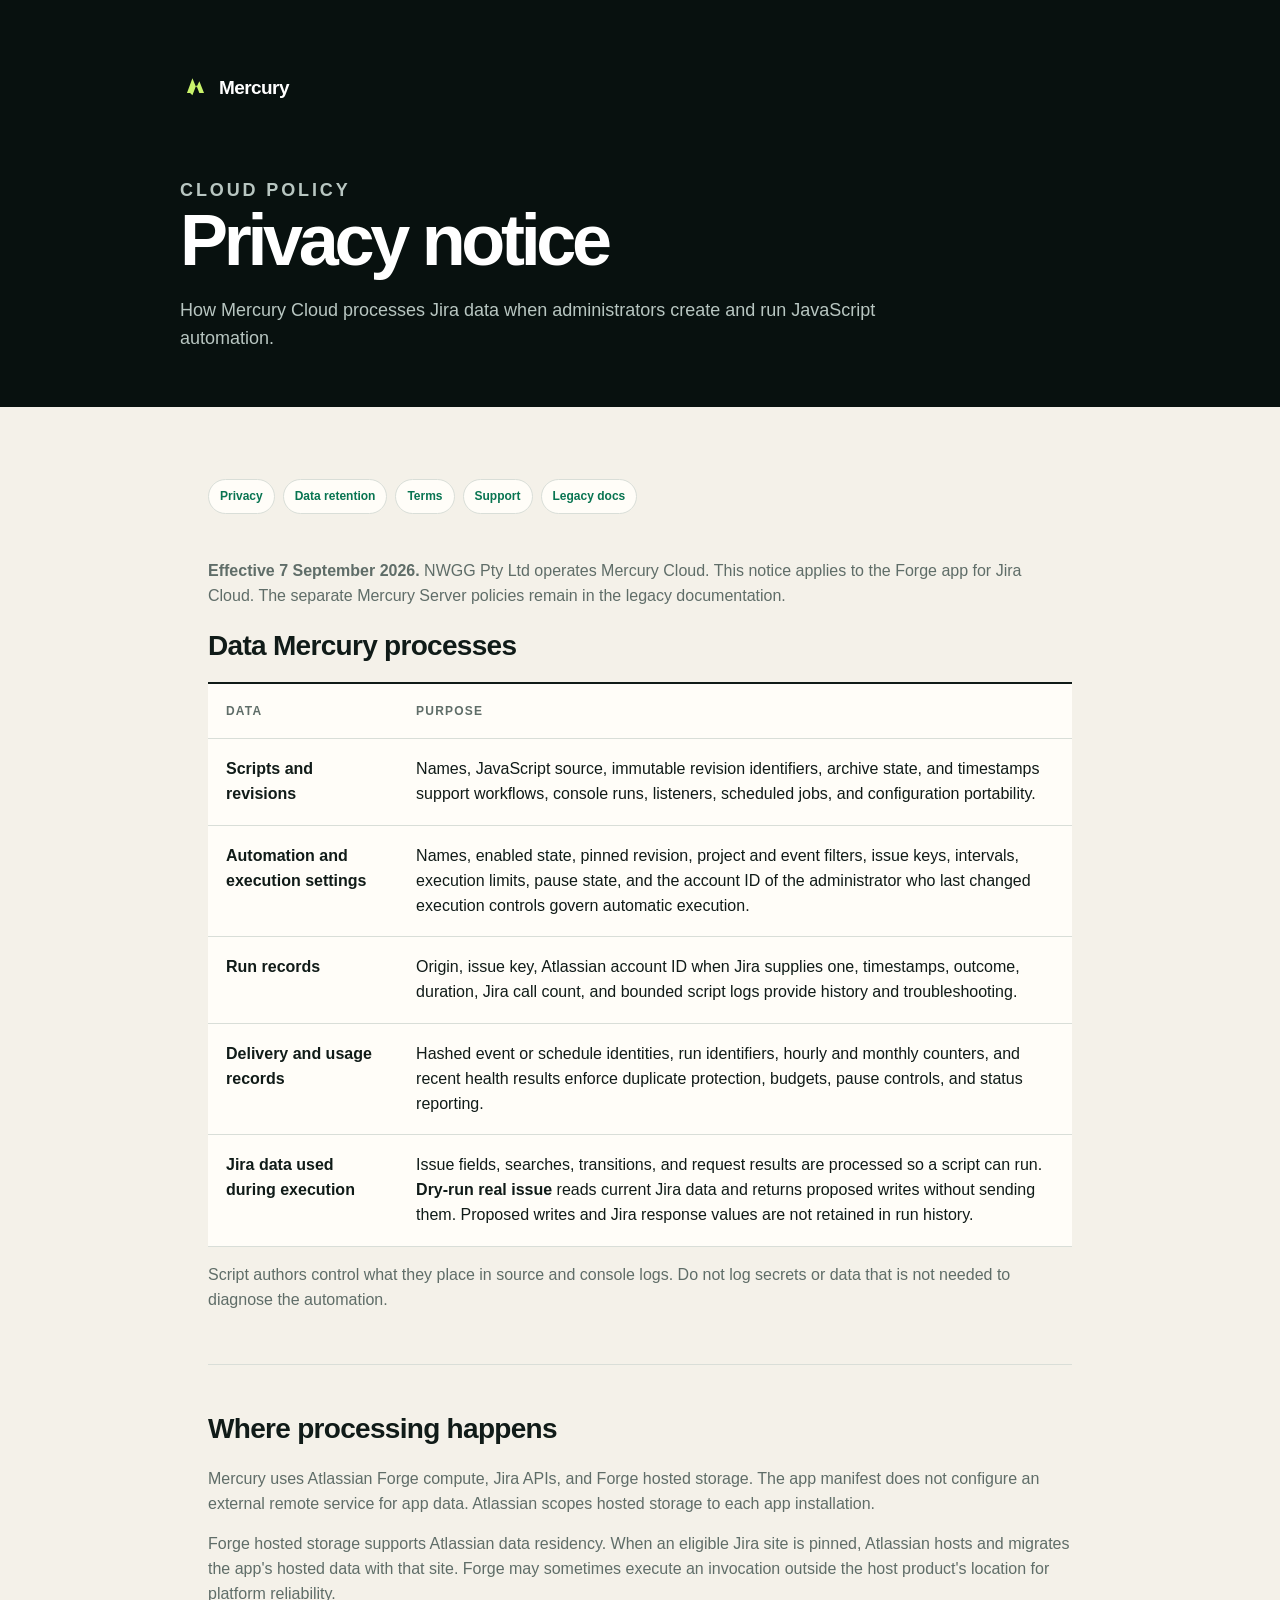
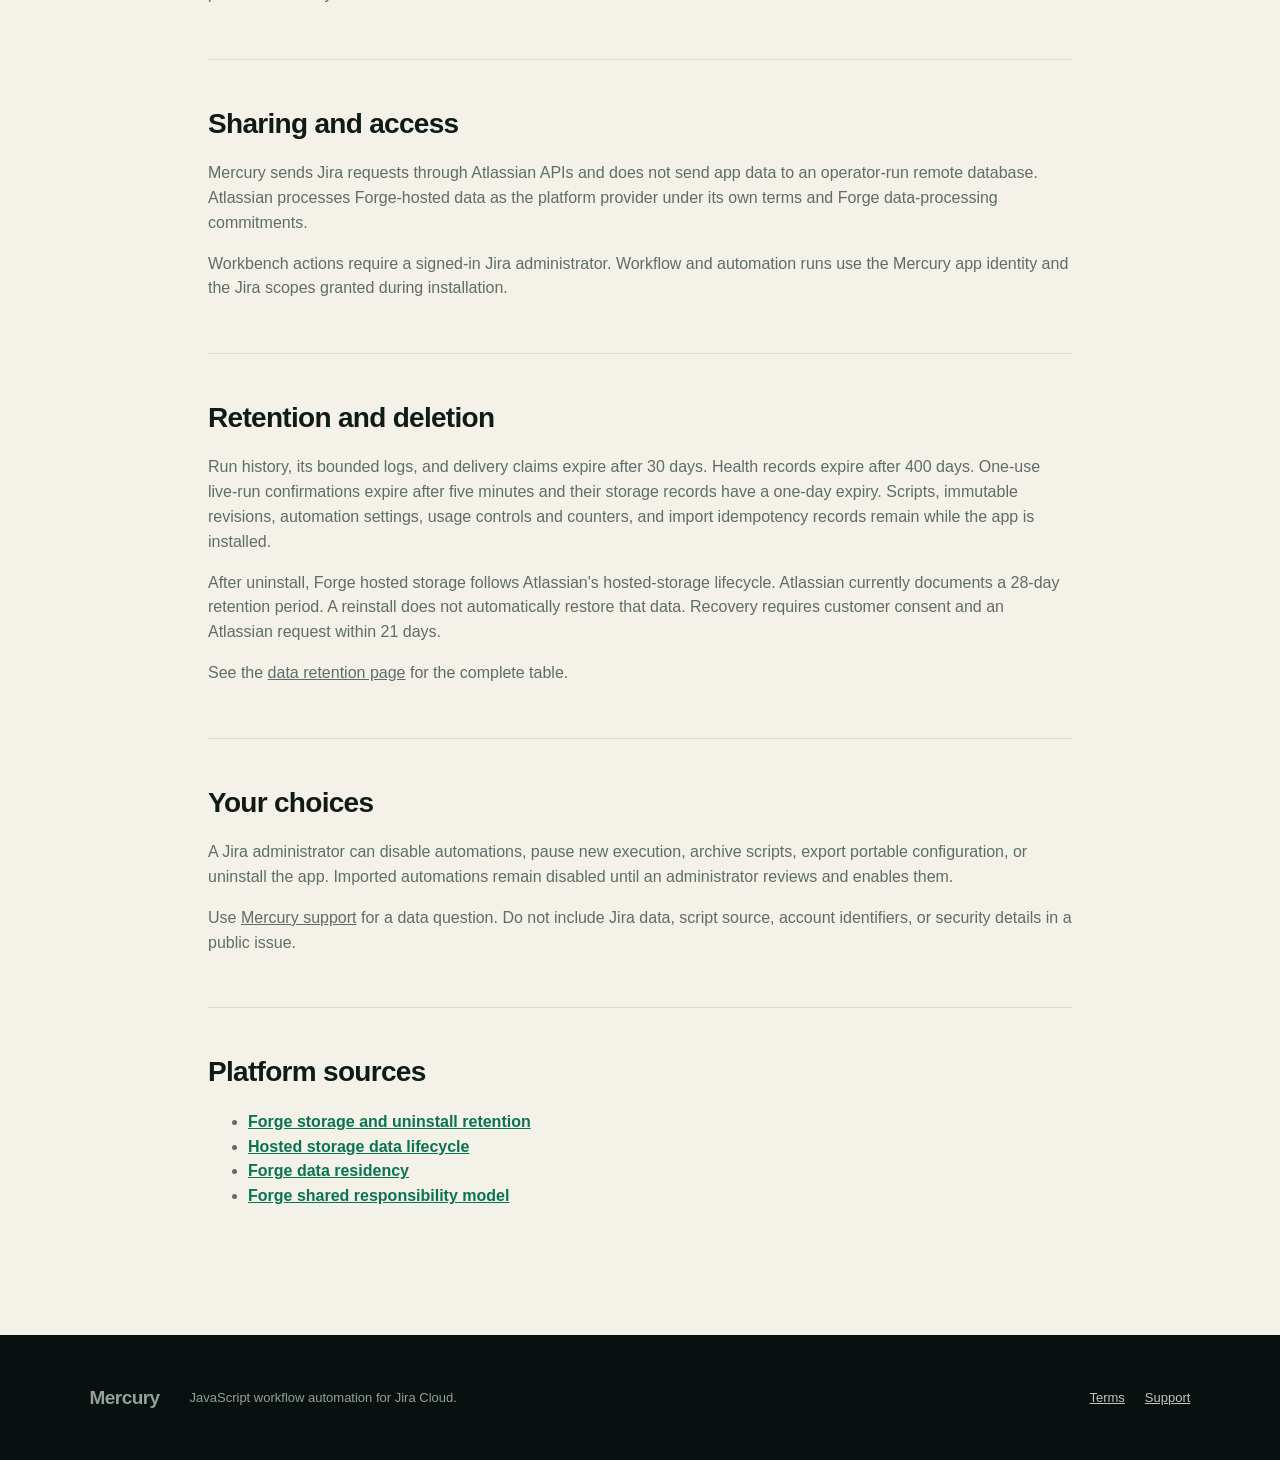
==== cloud-privacy.html @ 61a6d9b7 "Sync Cloud docs with launch controls" ====
<!doctype html>
<html lang="en">
<head>
  <meta charset="utf-8">
  <meta name="viewport" content="width=device-width, initial-scale=1">
  <meta name="description" content="How Mercury Cloud processes and stores data.">
  <title>Mercury Cloud privacy</title>
  <link rel="stylesheet" href="./assets/site.css?v=88810bb0ca61">
</head>
<body class="legal-page">
  <header class="legal-header"><a class="brand" href="./index.html"><svg viewBox="0 0 40 40" aria-hidden="true"><path d="M9 27 16 8l5 12 4-8 6 15h-6l-4-10-5 13-3-3Z"/></svg><span>Mercury</span></a><p class="eyebrow">Cloud policy</p><h1>Privacy notice</h1><p>How Mercury Cloud processes Jira data when administrators create and run JavaScript automation.</p></header>
  <main class="legal-content">
    <nav aria-label="Cloud policies"><a href="./cloud-privacy.html" aria-current="page">Privacy</a><a href="./data-retention.html">Data retention</a><a href="./cloud-terms.html">Terms</a><a href="./support.html">Support</a><a href="./legacy.html">Legacy docs</a></nav>
    <p><strong>Effective 7 September 2026.</strong> NWGG Pty Ltd operates Mercury Cloud. This notice applies to the Forge app for Jira Cloud. The separate Mercury Server policies remain in the legacy documentation.</p>
    <section><h2>Data Mercury processes</h2><div class="comparison-wrap"><table><thead><tr><th>Data</th><th>Purpose</th></tr></thead><tbody>
      <tr><th>Scripts and revisions</th><td>Names, JavaScript source, immutable revision identifiers, archive state, and timestamps support workflows, console runs, listeners, scheduled jobs, and configuration portability.</td></tr>
      <tr><th>Automation and execution settings</th><td>Names, enabled state, pinned revision, project and event filters, issue keys, intervals, execution limits, pause state, and the account ID of the administrator who last changed execution controls govern automatic execution.</td></tr>
      <tr><th>Run records</th><td>Origin, issue key, Atlassian account ID when Jira supplies one, timestamps, outcome, duration, Jira call count, and bounded script logs provide history and troubleshooting.</td></tr>
      <tr><th>Delivery and usage records</th><td>Hashed event or schedule identities, run identifiers, hourly and monthly counters, and recent health results enforce duplicate protection, budgets, pause controls, and status reporting.</td></tr>
      <tr><th>Jira data used during execution</th><td>Issue fields, searches, transitions, and request results are processed so a script can run. <strong>Dry-run real issue</strong> reads current Jira data and returns proposed writes without sending them. Proposed writes and Jira response values are not retained in run history.</td></tr>
    </tbody></table></div><p>Script authors control what they place in source and console logs. Do not log secrets or data that is not needed to diagnose the automation.</p></section>
    <section><h2>Where processing happens</h2><p>Mercury uses Atlassian Forge compute, Jira APIs, and Forge hosted storage. The app manifest does not configure an external remote service for app data. Atlassian scopes hosted storage to each app installation.</p><p>Forge hosted storage supports Atlassian data residency. When an eligible Jira site is pinned, Atlassian hosts and migrates the app's hosted data with that site. Forge may sometimes execute an invocation outside the host product's location for platform reliability.</p></section>
    <section><h2>Sharing and access</h2><p>Mercury sends Jira requests through Atlassian APIs and does not send app data to an operator-run remote database. Atlassian processes Forge-hosted data as the platform provider under its own terms and Forge data-processing commitments.</p><p>Workbench actions require a signed-in Jira administrator. Workflow and automation runs use the Mercury app identity and the Jira scopes granted during installation.</p></section>
    <section><h2>Retention and deletion</h2><p>Run history, its bounded logs, and delivery claims expire after 30 days. Health records expire after 400 days. One-use live-run confirmations expire after five minutes and their storage records have a one-day expiry. Scripts, immutable revisions, automation settings, usage controls and counters, and import idempotency records remain while the app is installed.</p><p>After uninstall, Forge hosted storage follows Atlassian's hosted-storage lifecycle. Atlassian currently documents a 28-day retention period. A reinstall does not automatically restore that data. Recovery requires customer consent and an Atlassian request within 21 days.</p><p>See the <a href="./data-retention.html">data retention page</a> for the complete table.</p></section>
    <section><h2>Your choices</h2><p>A Jira administrator can disable automations, pause new execution, archive scripts, export portable configuration, or uninstall the app. Imported automations remain disabled until an administrator reviews and enables them.</p><p>Use <a href="./support.html">Mercury support</a> for a data question. Do not include Jira data, script source, account identifiers, or security details in a public issue.</p></section>
    <section class="source-list"><h2>Platform sources</h2><ul><li><a href="https://developer.atlassian.com/platform/forge/storage-reference/">Forge storage and uninstall retention</a></li><li><a href="https://developer.atlassian.com/platform/forge/storage-reference/hosted-storage-data-lifecycle/">Hosted storage data lifecycle</a></li><li><a href="https://developer.atlassian.com/platform/forge/data-residency/">Forge data residency</a></li><li><a href="https://developer.atlassian.com/platform/forge/shared-responsibility-model/">Forge shared responsibility model</a></li></ul></section>
  </main>
  <footer><a class="brand" href="./index.html"><span>Mercury</span></a><p>JavaScript workflow automation for Jira Cloud.</p><nav aria-label="Footer"><a href="./cloud-terms.html">Terms</a><a href="./support.html">Support</a></nav></footer>
</body>
</html>
---- assets/site.css ----
:root {
  --ink: #101b18;
  --muted: #5f6d68;
  --paper: #f4f1e9;
  --card: #fffdf8;
  --line: #d9ded8;
  --green: #19a974;
  --green-dark: #087451;
  --lime: #c9f36b;
  --night: #08110f;
  --code: #0e1b18;
  --radius: 18px;
  --shadow: 0 22px 70px rgba(7, 28, 22, .12);
}

* { box-sizing: border-box; }
html { scroll-behavior: smooth; scroll-padding-top: 86px; }
body {
  margin: 0;
  background: var(--paper);
  color: var(--ink);
  font: 16px/1.55 Inter, ui-sans-serif, -apple-system, BlinkMacSystemFont, "Segoe UI", sans-serif;
}
a { color: inherit; }
button, input, select { font: inherit; }
code, pre, kbd { font-family: "SFMono-Regular", Consolas, "Liberation Mono", monospace; }
.skip-link { position: fixed; left: 12px; top: -60px; z-index: 20; background: white; padding: 10px 14px; border-radius: 8px; }
.skip-link:focus { top: 12px; }

.topbar {
  position: sticky;
  top: 0;
  z-index: 10;
  height: 72px;
  padding: 0 clamp(20px, 5vw, 76px);
  display: flex;
  align-items: center;
  gap: 32px;
  border-bottom: 1px solid rgba(255,255,255,.09);
  background: rgba(8, 17, 15, .94);
  backdrop-filter: blur(14px);
  color: white;
}
.brand { display: inline-flex; align-items: center; gap: 8px; font-weight: 760; font-size: 19px; text-decoration: none; letter-spacing: -.03em; }
.brand svg { width: 31px; height: 31px; fill: var(--lime); }
.topbar nav { display: flex; gap: 27px; margin-left: auto; }
.topbar nav a { color: #bac7c2; text-decoration: none; font-size: 14px; }
.topbar nav a:hover, .topbar nav a:focus { color: white; }
.search-open { border: 1px solid #3a4642; border-radius: 9px; padding: 8px 10px; background: #15231f; color: #d9e2df; cursor: pointer; }
.search-open kbd { margin-left: 12px; color: #82908b; font-size: 11px; }

.hero {
  min-height: 650px;
  display: grid;
  grid-template-columns: minmax(0, .92fr) minmax(460px, 1.08fr);
  gap: clamp(48px, 8vw, 120px);
  align-items: center;
  padding: 96px clamp(24px, 7vw, 110px) 110px;
  overflow: hidden;
  background:
    radial-gradient(circle at 84% 20%, rgba(42, 179, 126, .22), transparent 27%),
    radial-gradient(circle at 8% 72%, rgba(201, 243, 107, .08), transparent 28%),
    var(--night);
  color: white;
}
.hero-copy { max-width: 690px; position: relative; z-index: 1; }
.eyebrow { margin: 0 0 15px; color: var(--green-dark); font-size: 12px; font-weight: 800; letter-spacing: .16em; text-transform: uppercase; }
.hero .eyebrow { color: var(--lime); }
h1 { max-width: 720px; margin: 0; font-size: clamp(47px, 6.3vw, 82px); line-height: .98; letter-spacing: -.06em; }
.lede { max-width: 650px; margin: 28px 0 0; color: #bdc9c5; font-size: clamp(18px, 2vw, 22px); line-height: 1.55; }
.actions { display: flex; flex-wrap: wrap; gap: 12px; margin: 36px 0 28px; }
.button { display: inline-flex; align-items: center; justify-content: center; min-height: 46px; padding: 0 18px; border: 0; border-radius: 9px; font-weight: 740; text-decoration: none; cursor: pointer; }
.button.primary { background: var(--lime); color: #14230f; box-shadow: 0 10px 34px rgba(201, 243, 107, .18); }
.button.primary:hover { background: #d8ff81; }
.button.secondary { border: 1px solid #354640; color: white; background: #12201c; }
.release-note { color: #92a29c; font-size: 13px; }

.code-window { position: relative; width: min(100%, 690px); justify-self: end; overflow: hidden; border: 1px solid #2d3f39; border-radius: 19px; background: var(--code); box-shadow: 0 38px 110px rgba(0,0,0,.4); transform: rotate(1deg); }
.code-window::before { content: ""; position: absolute; inset: -1px; pointer-events: none; background: linear-gradient(135deg, rgba(201,243,107,.09), transparent 43%); }
.window-bar { display: flex; align-items: center; gap: 7px; height: 49px; padding: 0 18px; border-bottom: 1px solid #283834; background: #111f1b; }
.window-bar span { width: 9px; height: 9px; border-radius: 50%; background: #45554f; }
.window-bar span:first-child { background: #e88352; }
.window-bar span:nth-child(2) { background: #dfbd52; }
.window-bar span:nth-child(3) { background: #56b982; }
.window-bar strong { margin-left: 12px; color: #8ea09a; font-size: 12px; font-weight: 500; }
pre { margin: 0; overflow: auto; }
.code-window pre { min-height: 326px; padding: 38px 31px; overflow-x: hidden; color: #d5e3de; font-size: clamp(12px, 1.1vw, 15px); line-height: 1.9; white-space: pre-wrap; overflow-wrap: anywhere; }
.kw { color: #d5f57d; }
.str { color: #7dd9bc; }
.comment { color: #758781; }
.run-strip { padding: 13px 20px; border-top: 1px solid #283834; color: #7f948d; font-size: 12px; }
.pulse { display: inline-block; width: 7px; height: 7px; margin-right: 8px; border-radius: 50%; background: var(--green); box-shadow: 0 0 0 5px rgba(25,169,116,.12); }

.trust-strip { display: grid; grid-template-columns: repeat(4, 1fr); padding: 28px clamp(24px, 7vw, 110px); color: #c6d1cd; background: #0d1815; border-top: 1px solid #21302c; }
.trust-strip div { padding: 6px 25px; border-left: 1px solid #293733; }
.trust-strip div:first-child { padding-left: 0; border-left: 0; }
.trust-strip strong, .trust-strip span { display: block; }
.trust-strip strong { color: white; font-size: 14px; }
.trust-strip span { margin-top: 3px; color: #81918b; font-size: 12px; }

.section { max-width: 1260px; margin: 0 auto; padding: 105px 34px; }
.section + .section { border-top: 1px solid var(--line); }
.section-intro { max-width: 720px; margin-bottom: 52px; }
.section-intro h2 { margin: 0; font-size: clamp(34px, 4.2vw, 56px); line-height: 1.06; letter-spacing: -.045em; }
.section-intro > p:last-child { margin: 20px 0 0; color: var(--muted); font-size: 18px; }
.steps { display: grid; grid-template-columns: repeat(3, 1fr); gap: 18px; margin: 0; padding: 0; list-style: none; }
.steps li { min-height: 180px; padding: 28px; border: 1px solid var(--line); border-radius: var(--radius); background: rgba(255,255,255,.48); }
.steps h3 { margin: 0 0 12px; font-size: 19px; }
.flow h3, .context-grid h3 { margin: 33px 0 8px; font-size: 18px; }
.steps p, .flow p, .context-grid p { margin: 0; color: var(--muted); }

.split { display: grid; grid-template-columns: .8fr 1.2fr; gap: 110px; }
.sticky-intro { position: sticky; top: 120px; align-self: start; }
.flow { border-top: 1px solid #bcc7c2; }
.flow article { display: grid; grid-template-columns: 38px 1fr; gap: 23px; padding: 30px 0; border-bottom: 1px solid #bcc7c2; }
.flow article b { display: grid; place-items: center; width: 36px; height: 36px; border-radius: 50%; background: #dfe8df; color: var(--green-dark); }
.flow h3 { margin: 4px 0 8px; }

.api-browser { display: grid; grid-template-columns: 270px 1fr; min-height: 385px; overflow: hidden; border: 1px solid #273a34; border-radius: var(--radius); background: var(--night); color: white; box-shadow: var(--shadow); }
.api-tabs { padding: 20px; border-right: 1px solid #293934; }
.api-tabs button { width: 100%; padding: 13px; border: 0; border-radius: 8px; background: transparent; color: #95a69f; text-align: left; cursor: pointer; }
.api-tabs button[aria-selected="true"] { background: #1a2a25; color: var(--lime); }
.api-panel { padding: 38px 44px; }
.api-panel h3 { margin: 0 0 12px; font: 700 24px/1.3 monospace; color: var(--lime); }
.api-panel p { max-width: 650px; color: #a9bbb5; }
.api-panel ul { padding-left: 20px; color: #c2cec9; }
.api-panel pre { margin-top: 25px; padding: 22px; border-radius: 10px; background: #101f1b; color: #d5e3de; }
.copy { padding: 7px 10px; border: 1px solid #65736e; border-radius: 7px; background: transparent; color: inherit; cursor: pointer; font-size: 12px; }
.context-grid { display: grid; grid-template-columns: repeat(4, 1fr); gap: 12px; margin-top: 22px; }
.context-grid article { padding: 22px; border: 1px solid var(--line); border-radius: 12px; background: rgba(255,255,255,.4); }
.context-grid h3 { margin: 0 0 8px; }
.recipes { position: relative; margin-top: 22px; padding: 25px; border-radius: var(--radius); color: #d5e3de; background: var(--night); }
.recipes-head { display: flex; align-items: center; justify-content: space-between; gap: 20px; }
.recipes-head h3 { margin: 0; color: white; font-size: 15px; }
.recipes-head > div { display: flex; flex-wrap: wrap; gap: 6px; }
.recipes-head button { padding: 7px 9px; border: 1px solid #34453f; border-radius: 7px; color: #92a49d; background: transparent; cursor: pointer; font-size: 11px; }
.recipes-head button[aria-pressed="true"] { border-color: #72984d; color: var(--lime); background: #17271f; }
.recipes pre { min-height: 180px; margin-top: 20px; padding: 20px; border-radius: 10px; background: #101f1b; line-height: 1.7; }
.recipes > .copy { position: absolute; right: 25px; bottom: 24px; }

.guide-grid { display: grid; grid-template-columns: repeat(6, 1fr); gap: 13px; }
.guide-grid article { grid-column: span 2; padding: 25px; border: 1px solid var(--line); border-radius: var(--radius); background: var(--card); }
.guide-grid article:nth-child(4), .guide-grid article:nth-child(5) { grid-column: span 3; }
.guide-grid article > span { color: var(--green-dark); font: 800 10px/1 monospace; letter-spacing: .1em; text-transform: uppercase; }
.guide-grid h3 { margin: 24px 0 11px; font-size: 19px; }
.guide-grid p, .guide-grid li { color: var(--muted); font-size: 14px; }
.guide-grid ol { margin: 0; padding-left: 19px; }
.guide-grid li + li { margin-top: 7px; }
.delivery { max-width: none; padding-left: max(34px, calc((100vw - 1192px) / 2)); padding-right: max(34px, calc((100vw - 1192px) / 2)); color: white; background: var(--night); }
.delivery .section-intro .eyebrow { color: var(--lime); }
.delivery .section-intro > p:last-child { color: #99aaa4; }
.delivery-grid { display: grid; grid-template-columns: repeat(4, 1fr); gap: 10px; }
.delivery-grid article { padding: 23px; border: 1px solid #2a3b35; border-radius: 13px; background: #101d19; }
.delivery-grid strong { color: var(--lime); font-size: 18px; }
.delivery-grid p { margin: 8px 0 0; color: #9baca5; font-size: 13px; }
.detail-list { margin-top: 25px; border-top: 1px solid #34433e; }
.detail-list details { border-bottom: 1px solid #34433e; }
.detail-list summary { padding: 18px 0; cursor: pointer; font-weight: 750; }
.detail-list details p { max-width: 850px; color: #aebdb8; }

.playground { display: grid; grid-template-columns: .75fr 1.25fr; overflow: hidden; border-radius: var(--radius); background: white; box-shadow: var(--shadow); }
.playground form { display: grid; gap: 17px; align-content: center; padding: 35px; border-right: 1px solid var(--line); }
.playground label { color: var(--muted); font-size: 13px; font-weight: 700; }
.playground input, .playground select { display: block; width: 100%; margin-top: 6px; padding: 11px 12px; border: 1px solid #cdd5d1; border-radius: 8px; color: var(--ink); background: white; }
.playground > div { position: relative; min-width: 0; padding: 25px; color: #d5e3de; background: var(--code); }
.playground pre { min-height: 235px; padding: 20px 0; line-height: 1.8; }
.playground .copy { position: absolute; right: 20px; top: 17px; }
.code-label { color: #84958f; font-size: 12px; }

.feature-grid { display: grid; grid-template-columns: repeat(4, 1fr); gap: 12px; }
.feature-card { min-height: 190px; padding: 23px; border: 1px solid var(--line); border-radius: 14px; background: var(--card); }
.feature-card h3 { margin: 0 0 8px; font-size: 17px; }
.feature-card p { margin: 0; color: var(--muted); font-size: 14px; }

.mode-explorer { display: grid; grid-template-columns: 250px 1fr; overflow: hidden; margin-bottom: 18px; border: 1px solid #273a34; border-radius: var(--radius); color: white; background: var(--night); box-shadow: var(--shadow); }
.mode-tabs { padding: 18px; border-right: 1px solid #293934; }
.mode-tabs button { width: 100%; padding: 13px; border: 0; border-radius: 8px; color: #95a69f; background: transparent; text-align: left; cursor: pointer; }
.mode-tabs button[aria-selected="true"] { color: var(--lime); background: #1a2a25; }
.mode-panel { padding: 30px 36px; }
.mode-panel h3 { margin: 0 0 20px; color: var(--lime); font-size: 24px; }
.mode-panel dl { display: grid; grid-template-columns: 1fr 1fr; gap: 14px; margin: 0; }
.mode-panel dl div { padding: 14px; border: 1px solid #2a3b35; border-radius: 10px; background: #101d19; }
.mode-panel dt { color: #82938d; font-size: 10px; font-weight: 800; letter-spacing: .1em; text-transform: uppercase; }
.mode-panel dd { margin: 5px 0 0; color: #d7e3df; }
.mode-panel p { margin: 22px 0 0; color: #aebdb8; }
.operations-grid { display: grid; grid-template-columns: 1fr 1fr; gap: 12px; }
.operations-grid article { padding: 25px; border: 1px solid var(--line); border-radius: 14px; background: var(--card); }
.operations-grid article > span { color: var(--green-dark); font-size: 10px; font-weight: 800; letter-spacing: .1em; text-transform: uppercase; }
.operations-grid h3 { margin: 18px 0 8px; font-size: 18px; }
.operations-grid p { margin: 0; color: var(--muted); font-size: 14px; }
.launch-checklist { display: grid; grid-template-columns: 1fr 1fr; gap: 10px; margin: 0 0 18px; padding: 0; list-style: none; }
.launch-checklist li { display: grid; gap: 4px; padding: 18px 20px; border: 1px solid var(--line); border-radius: 12px; background: rgba(255,255,255,.45); }
.launch-checklist strong { color: var(--green-dark); font-size: 13px; }
.launch-checklist span { color: var(--muted); font-size: 13px; }

.legal-page { background: var(--paper); }
.legal-header { padding: 72px max(24px, calc((100vw - 920px) / 2)) 54px; color: white; background: var(--night); }
.legal-header .brand { margin-bottom: 52px; }
.legal-header h1 { max-width: 820px; font-size: clamp(42px, 7vw, 72px); }
.legal-header p { max-width: 720px; margin: 22px 0 0; color: #b8c6c1; font-size: 18px; }
.legal-content { max-width: 920px; margin: 0 auto; padding: 72px 28px 110px; }
.legal-content nav { display: flex; flex-wrap: wrap; gap: 8px; margin-bottom: 45px; }
.legal-content nav a { padding: 7px 11px; border: 1px solid var(--line); border-radius: 999px; color: var(--green-dark); background: var(--card); text-decoration: none; font-size: 12px; font-weight: 750; }
.legal-content section + section { margin-top: 52px; padding-top: 42px; border-top: 1px solid var(--line); }
.legal-content h2 { margin: 0 0 14px; font-size: 28px; letter-spacing: -.025em; }
.legal-content h3 { margin: 28px 0 8px; font-size: 18px; }
.legal-content p, .legal-content li { color: var(--muted); }
.legal-content table { background: var(--card); }
.legal-content .notice { padding: 18px 20px; border-left: 3px solid var(--green); background: #e7f3ed; }
.legal-content .source-list a { color: var(--green-dark); font-weight: 700; }

.comparison-wrap { overflow-x: auto; }
table { width: 100%; border-collapse: collapse; border-top: 2px solid var(--ink); }
th, td { padding: 18px; border-bottom: 1px solid var(--line); text-align: left; vertical-align: top; }
thead th { color: var(--muted); font-size: 12px; letter-spacing: .1em; text-transform: uppercase; }
tbody th { width: 22%; }
.migration-code { display: grid; grid-template-columns: 1fr 1fr; margin: 36px 0; overflow: hidden; border-radius: var(--radius); }
.migration-code > div { min-width: 0; padding: 19px 24px 26px; color: #d5e3de; background: var(--code); }
.migration-code > div + div { border-left: 1px solid #33433e; }
.migration-code > div > span { color: #84958f; font-size: 12px; font-weight: 700; text-transform: uppercase; }
.migration-code pre { margin-top: 18px; }
.text-link { color: var(--green-dark); font-weight: 750; text-decoration: none; }
.text-link span { display: inline-block; transition: transform .2s; }
.text-link:hover span { transform: translateX(4px); }

footer { display: grid; grid-template-columns: auto 1fr auto; align-items: center; gap: 30px; padding: 48px clamp(24px, 7vw, 110px); color: #91a19b; background: var(--night); }
footer p { margin: 0; font-size: 13px; }
footer nav { display: flex; flex-wrap: wrap; gap: 20px; font-size: 13px; }
footer nav a { color: #bac7c2; }

.search { width: min(660px, calc(100% - 30px)); margin-top: 11vh; padding: 20px; border: 1px solid #30433d; border-radius: 16px; color: white; background: #0c1815; box-shadow: 0 30px 100px rgba(0,0,0,.5); }
.search::backdrop { background: rgba(2,8,6,.72); backdrop-filter: blur(4px); }
.search form { display: flex; justify-content: space-between; align-items: center; }
.search form label { font-size: 13px; font-weight: 700; }
.search form button { border: 0; background: transparent; color: #a9b8b3; font-size: 27px; cursor: pointer; }
.search input { width: 100%; margin: 15px 0; padding: 15px; border: 1px solid #344640; border-radius: 10px; outline: 0; color: white; background: #14221e; }
.search input:focus { border-color: var(--lime); }
.search-result { display: block; padding: 12px; border-radius: 8px; text-decoration: none; }
.search-result:hover, .search-result:focus { background: #172722; }
.search-result strong, .search-result span { display: block; }
.search-result span { color: #80918b; font-size: 12px; }
.search-empty { color: #80918b; padding: 20px 12px; }

@media (max-width: 900px) {
  .topbar nav { display: none; }
  .search-open { margin-left: auto; }
  .hero { grid-template-columns: 1fr; padding-top: 75px; }
  .code-window { justify-self: start; transform: none; }
  .trust-strip { grid-template-columns: 1fr 1fr; gap: 20px 0; }
  .trust-strip div:nth-child(3) { padding-left: 0; border-left: 0; }
  .feature-grid { grid-template-columns: 1fr 1fr; }
  .split { grid-template-columns: 1fr; gap: 20px; }
  .sticky-intro { position: static; }
  .context-grid { grid-template-columns: 1fr 1fr; }
  .guide-grid article, .guide-grid article:nth-child(4), .guide-grid article:nth-child(5) { grid-column: span 3; }
  .delivery-grid { grid-template-columns: 1fr 1fr; }
  .mode-explorer { grid-template-columns: 1fr; }
  .mode-tabs { display: flex; overflow-x: auto; border-right: 0; border-bottom: 1px solid #293934; }
  .mode-tabs button { width: auto; white-space: nowrap; }
}

@media (max-width: 760px) {
  .steps { grid-template-columns: 1fr; }
}

@media (max-width: 620px) {
  .hero { min-height: auto; padding: 65px 21px 80px; }
  h1 { font-size: 47px; }
  .code-window pre { padding: 25px 18px; font-size: 11px; }
  .trust-strip { grid-template-columns: 1fr; padding: 28px 22px; }
  .trust-strip div { padding: 5px 0; border-left: 0; }
  .section { padding: 75px 21px; }
  .steps, .feature-grid, .context-grid, .playground, .migration-code { grid-template-columns: 1fr; }
  .guide-grid { grid-template-columns: 1fr; }
  .guide-grid article, .guide-grid article:nth-child(4), .guide-grid article:nth-child(5) { grid-column: auto; }
  .delivery-grid { grid-template-columns: 1fr; }
  .operations-grid, .mode-panel dl, .launch-checklist { grid-template-columns: 1fr; }
  .recipes-head { align-items: start; flex-direction: column; }
  .api-browser { grid-template-columns: 1fr; }
  .api-tabs { display: flex; overflow-x: auto; border-right: 0; border-bottom: 1px solid #293934; }
  .api-tabs button { white-space: nowrap; }
  .api-panel { padding: 28px 20px; }
  .playground form { border-right: 0; border-bottom: 1px solid var(--line); }
  .migration-code > div + div { border-left: 0; border-top: 1px solid #33433e; }
  footer { grid-template-columns: 1fr; }
}

@media (prefers-reduced-motion: reduce) {
  html { scroll-behavior: auto; }
  *, *::before, *::after { animation: none !important; transition: none !important; }
}
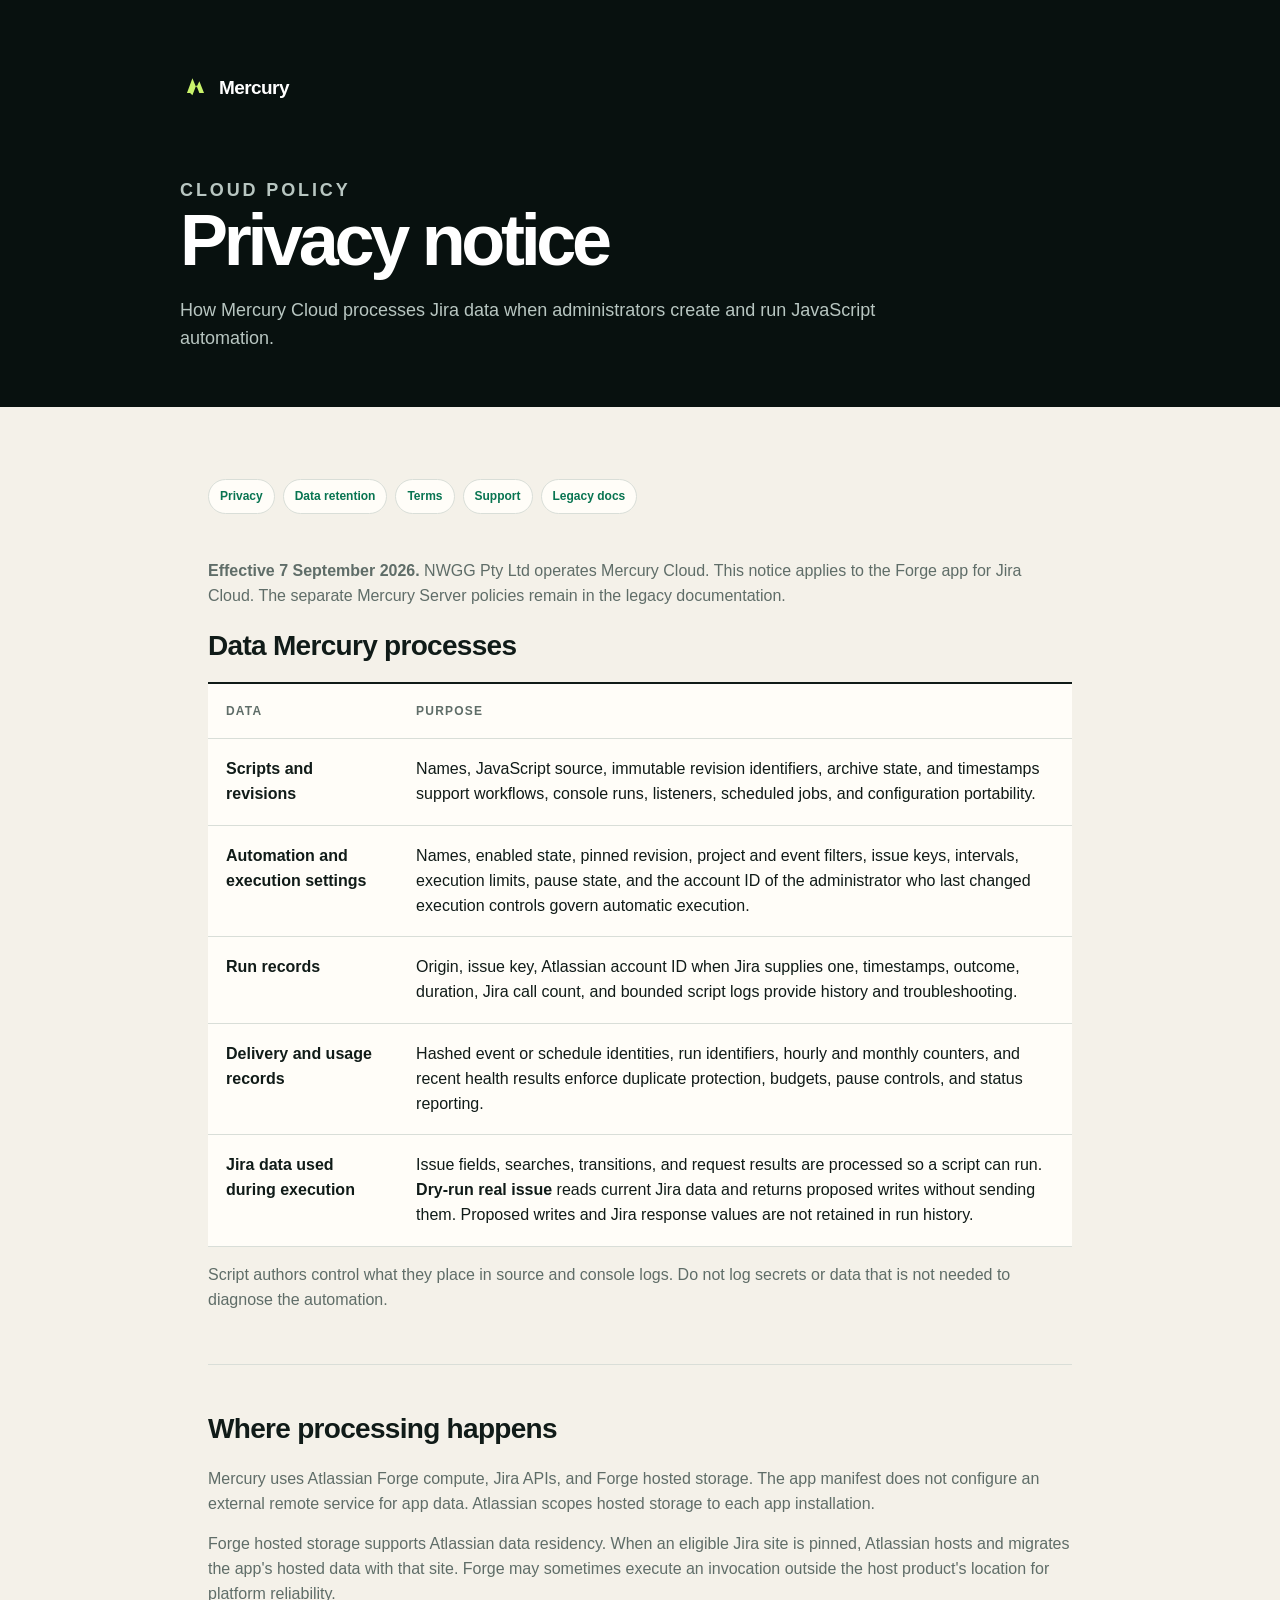
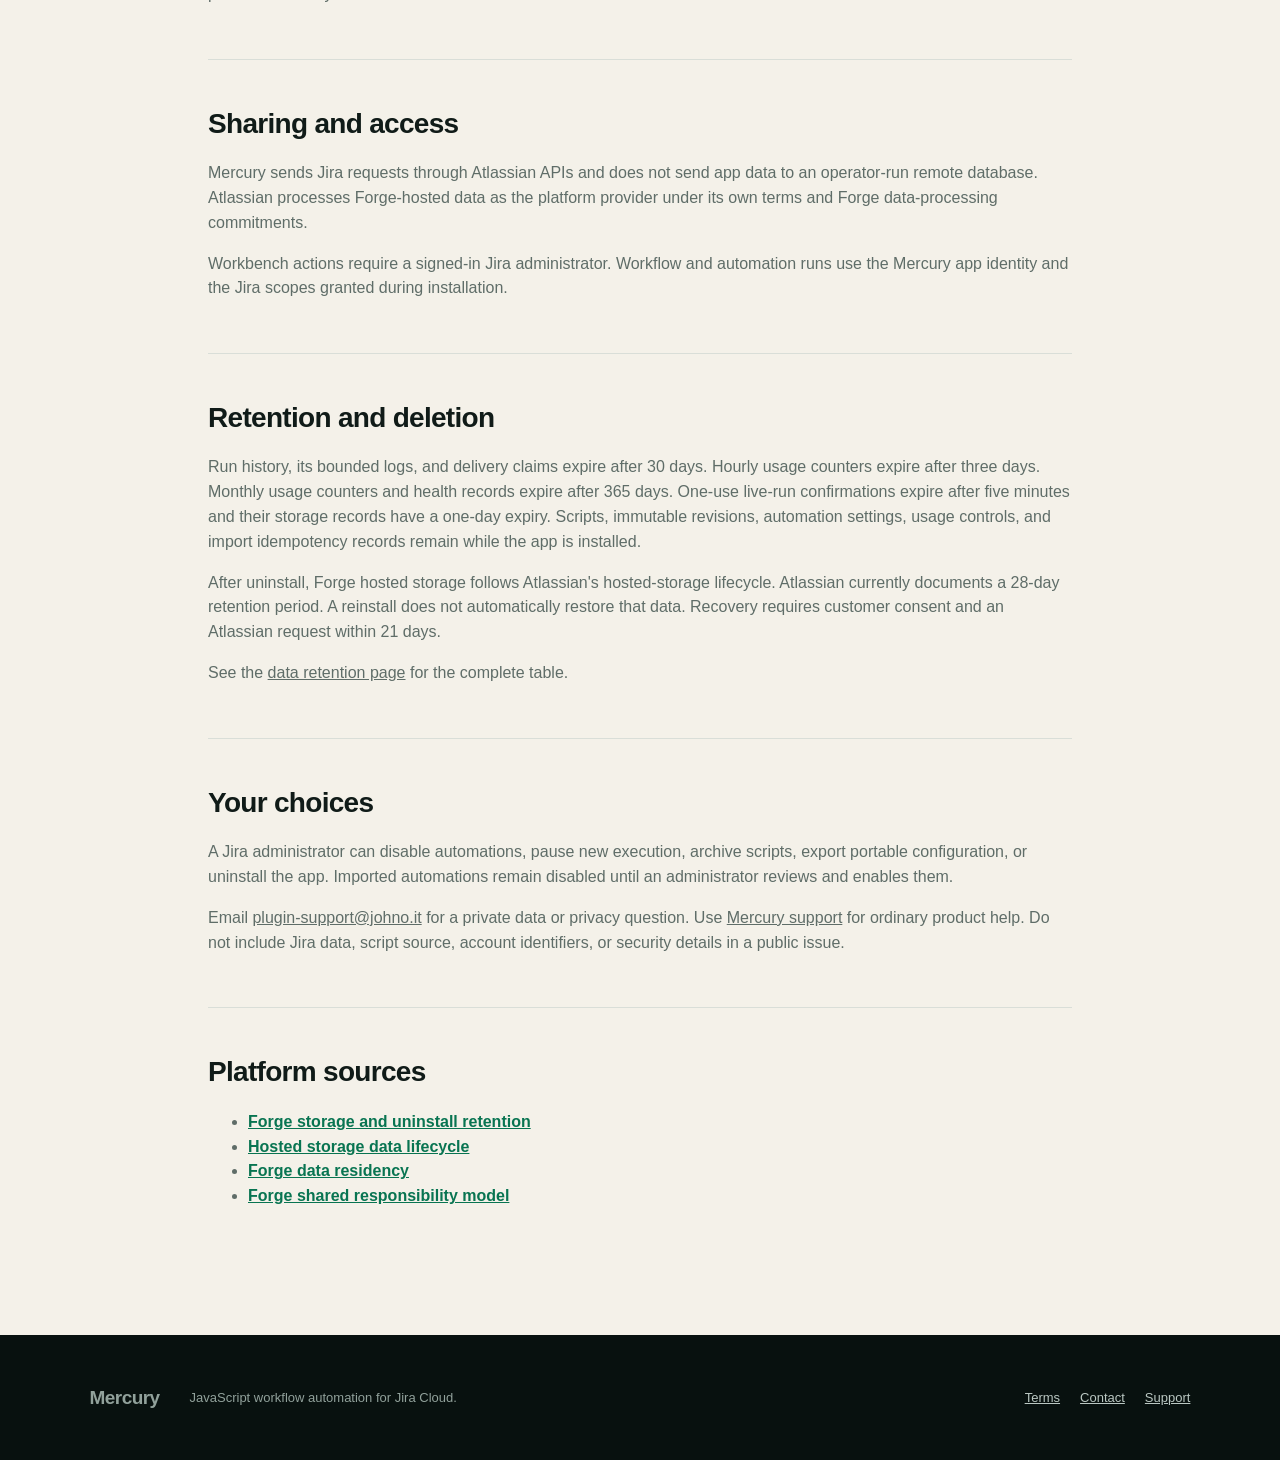
==== commit f95c384f: "Finalize Cloud retention and support details" ====
--- a/cloud-privacy.html
+++ b/cloud-privacy.html
@@ -21,10 +21,10 @@
     </tbody></table></div><p>Script authors control what they place in source and console logs. Do not log secrets or data that is not needed to diagnose the automation.</p></section>
     <section><h2>Where processing happens</h2><p>Mercury uses Atlassian Forge compute, Jira APIs, and Forge hosted storage. The app manifest does not configure an external remote service for app data. Atlassian scopes hosted storage to each app installation.</p><p>Forge hosted storage supports Atlassian data residency. When an eligible Jira site is pinned, Atlassian hosts and migrates the app's hosted data with that site. Forge may sometimes execute an invocation outside the host product's location for platform reliability.</p></section>
     <section><h2>Sharing and access</h2><p>Mercury sends Jira requests through Atlassian APIs and does not send app data to an operator-run remote database. Atlassian processes Forge-hosted data as the platform provider under its own terms and Forge data-processing commitments.</p><p>Workbench actions require a signed-in Jira administrator. Workflow and automation runs use the Mercury app identity and the Jira scopes granted during installation.</p></section>
-    <section><h2>Retention and deletion</h2><p>Run history, its bounded logs, and delivery claims expire after 30 days. Health records expire after 400 days. One-use live-run confirmations expire after five minutes and their storage records have a one-day expiry. Scripts, immutable revisions, automation settings, usage controls and counters, and import idempotency records remain while the app is installed.</p><p>After uninstall, Forge hosted storage follows Atlassian's hosted-storage lifecycle. Atlassian currently documents a 28-day retention period. A reinstall does not automatically restore that data. Recovery requires customer consent and an Atlassian request within 21 days.</p><p>See the <a href="./data-retention.html">data retention page</a> for the complete table.</p></section>
-    <section><h2>Your choices</h2><p>A Jira administrator can disable automations, pause new execution, archive scripts, export portable configuration, or uninstall the app. Imported automations remain disabled until an administrator reviews and enables them.</p><p>Use <a href="./support.html">Mercury support</a> for a data question. Do not include Jira data, script source, account identifiers, or security details in a public issue.</p></section>
+    <section><h2>Retention and deletion</h2><p>Run history, its bounded logs, and delivery claims expire after 30 days. Hourly usage counters expire after three days. Monthly usage counters and health records expire after 365 days. One-use live-run confirmations expire after five minutes and their storage records have a one-day expiry. Scripts, immutable revisions, automation settings, usage controls, and import idempotency records remain while the app is installed.</p><p>After uninstall, Forge hosted storage follows Atlassian's hosted-storage lifecycle. Atlassian currently documents a 28-day retention period. A reinstall does not automatically restore that data. Recovery requires customer consent and an Atlassian request within 21 days.</p><p>See the <a href="./data-retention.html">data retention page</a> for the complete table.</p></section>
+    <section><h2>Your choices</h2><p>A Jira administrator can disable automations, pause new execution, archive scripts, export portable configuration, or uninstall the app. Imported automations remain disabled until an administrator reviews and enables them.</p><p>Email <a href="mailto:plugin-support@johno.it">plugin-support@johno.it</a> for a private data or privacy question. Use <a href="./support.html">Mercury support</a> for ordinary product help. Do not include Jira data, script source, account identifiers, or security details in a public issue.</p></section>
     <section class="source-list"><h2>Platform sources</h2><ul><li><a href="https://developer.atlassian.com/platform/forge/storage-reference/">Forge storage and uninstall retention</a></li><li><a href="https://developer.atlassian.com/platform/forge/storage-reference/hosted-storage-data-lifecycle/">Hosted storage data lifecycle</a></li><li><a href="https://developer.atlassian.com/platform/forge/data-residency/">Forge data residency</a></li><li><a href="https://developer.atlassian.com/platform/forge/shared-responsibility-model/">Forge shared responsibility model</a></li></ul></section>
   </main>
-  <footer><a class="brand" href="./index.html"><span>Mercury</span></a><p>JavaScript workflow automation for Jira Cloud.</p><nav aria-label="Footer"><a href="./cloud-terms.html">Terms</a><a href="./support.html">Support</a></nav></footer>
+  <footer><a class="brand" href="./index.html"><span>Mercury</span></a><p>JavaScript workflow automation for Jira Cloud.</p><nav aria-label="Footer"><a href="./cloud-terms.html">Terms</a><a href="mailto:plugin-support@johno.it">Contact</a><a href="./support.html">Support</a></nav></footer>
 </body>
 </html>
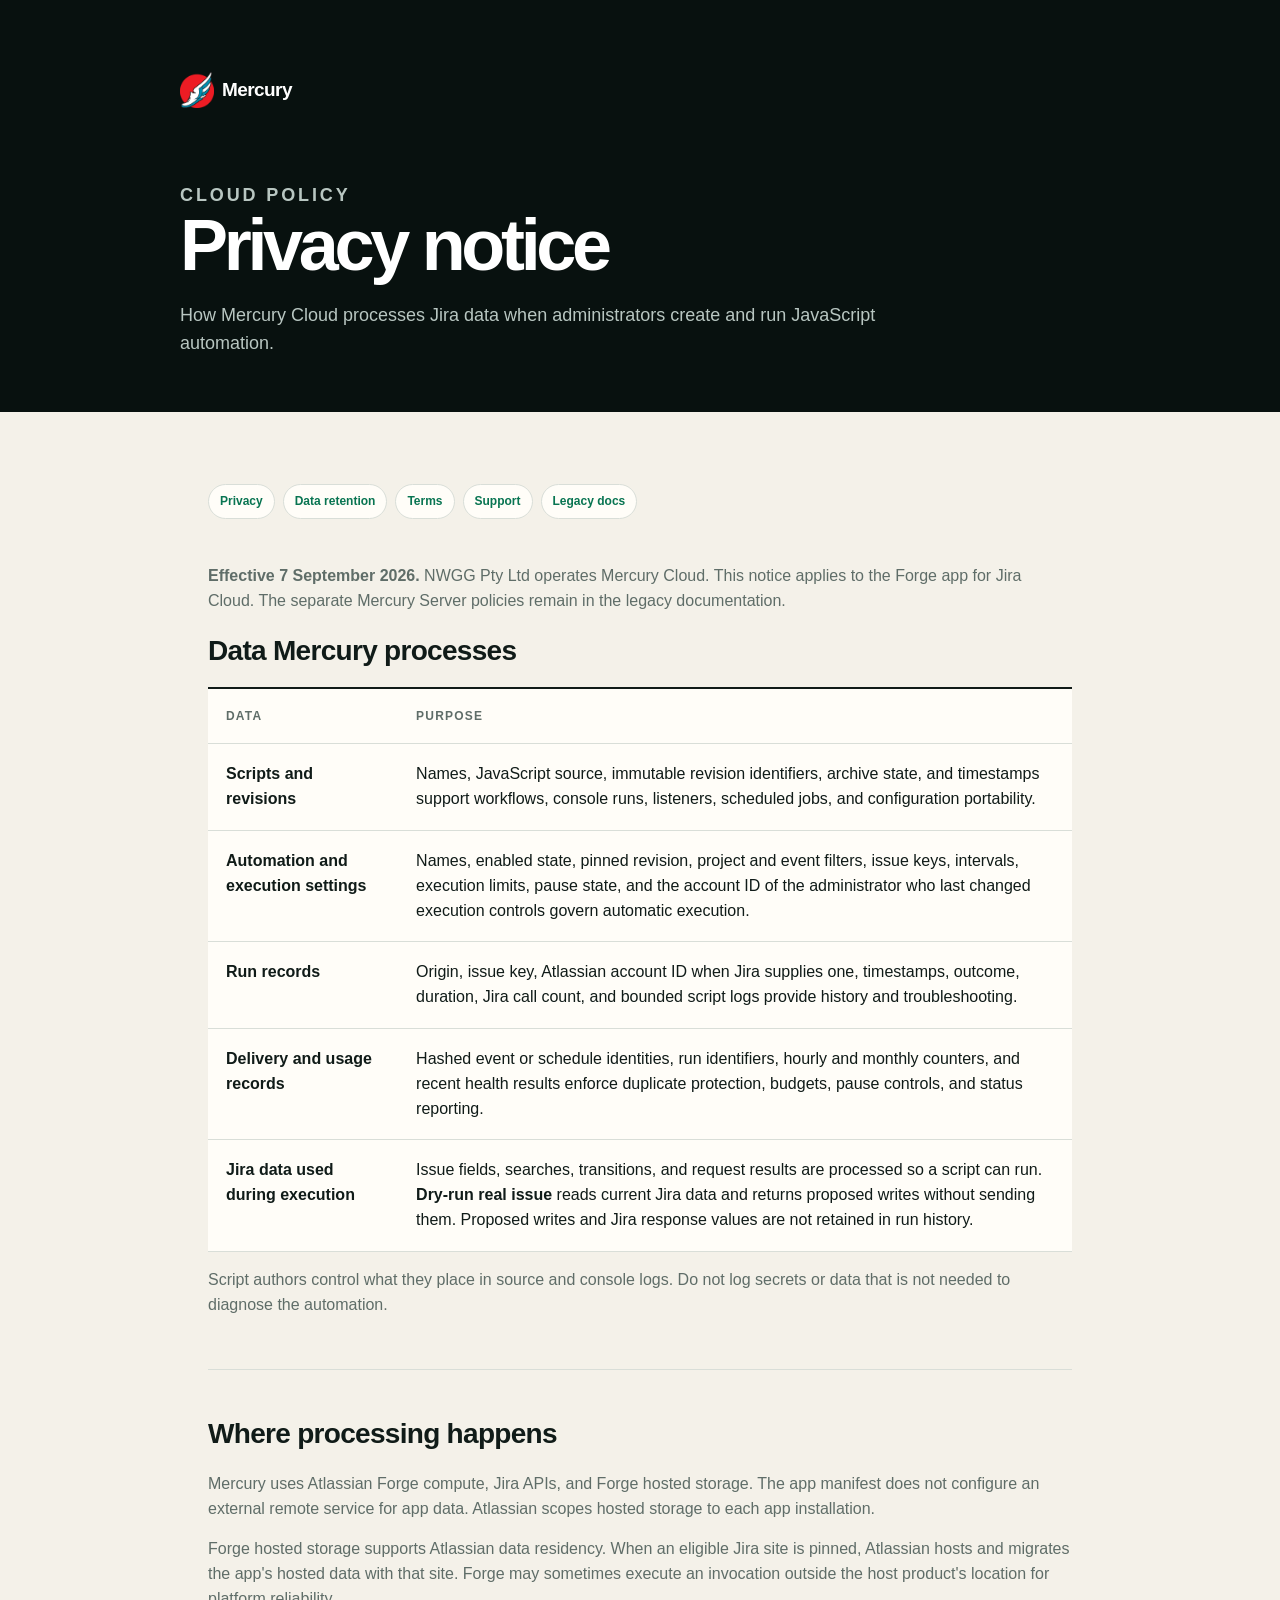
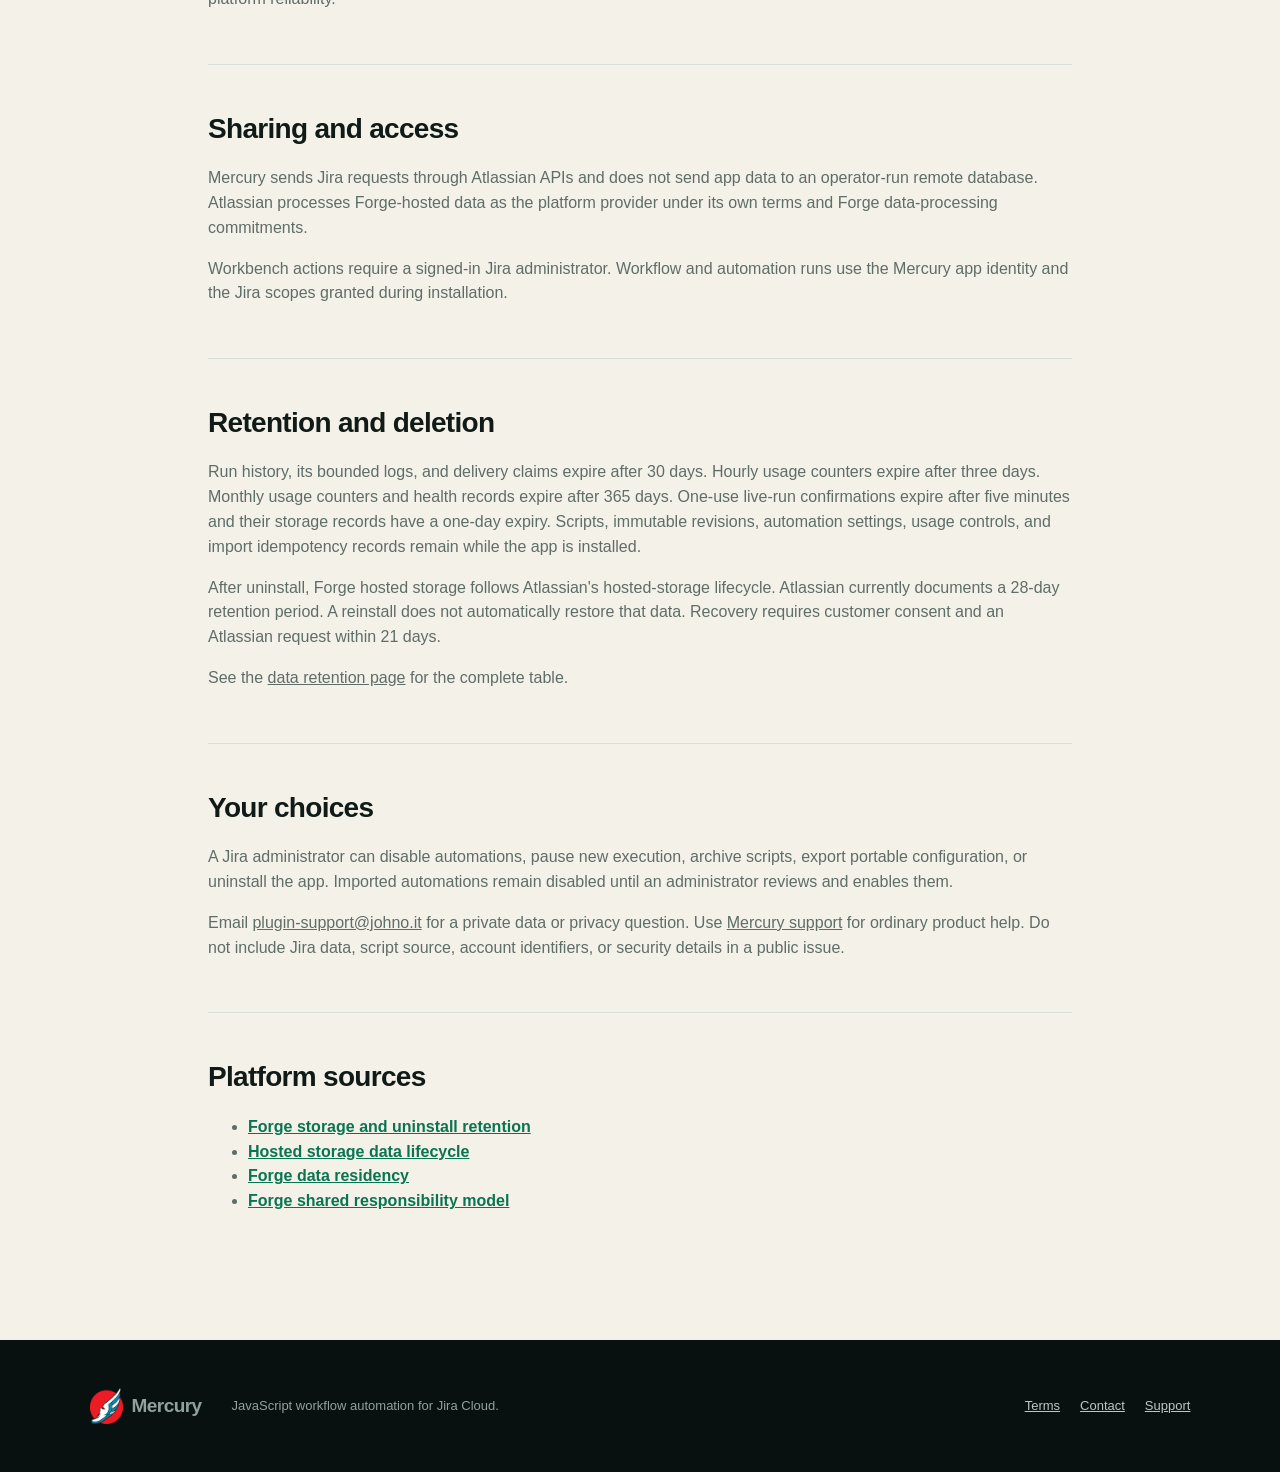
==== commit 211d8d06: "Use original Mercury logo in docs" ====
--- a/cloud-privacy.html
+++ b/cloud-privacy.html
@@ -5,10 +5,11 @@
   <meta name="viewport" content="width=device-width, initial-scale=1">
   <meta name="description" content="How Mercury Cloud processes and stores data.">
   <title>Mercury Cloud privacy</title>
-  <link rel="stylesheet" href="./assets/site.css?v=88810bb0ca61">
+  <link rel="icon" type="image/png" href="./assets/mercury-original.png?v=d432aed28987">
+  <link rel="stylesheet" href="./assets/site.css?v=bf2d35e01454">
 </head>
 <body class="legal-page">
-  <header class="legal-header"><a class="brand" href="./index.html"><svg viewBox="0 0 40 40" aria-hidden="true"><path d="M9 27 16 8l5 12 4-8 6 15h-6l-4-10-5 13-3-3Z"/></svg><span>Mercury</span></a><p class="eyebrow">Cloud policy</p><h1>Privacy notice</h1><p>How Mercury Cloud processes Jira data when administrators create and run JavaScript automation.</p></header>
+  <header class="legal-header"><a class="brand" href="./index.html"><img src="./assets/mercury-original.png?v=d432aed28987" alt=""><span>Mercury</span></a><p class="eyebrow">Cloud policy</p><h1>Privacy notice</h1><p>How Mercury Cloud processes Jira data when administrators create and run JavaScript automation.</p></header>
   <main class="legal-content">
     <nav aria-label="Cloud policies"><a href="./cloud-privacy.html" aria-current="page">Privacy</a><a href="./data-retention.html">Data retention</a><a href="./cloud-terms.html">Terms</a><a href="./support.html">Support</a><a href="./legacy.html">Legacy docs</a></nav>
     <p><strong>Effective 7 September 2026.</strong> NWGG Pty Ltd operates Mercury Cloud. This notice applies to the Forge app for Jira Cloud. The separate Mercury Server policies remain in the legacy documentation.</p>
@@ -25,6 +26,6 @@
     <section><h2>Your choices</h2><p>A Jira administrator can disable automations, pause new execution, archive scripts, export portable configuration, or uninstall the app. Imported automations remain disabled until an administrator reviews and enables them.</p><p>Email <a href="mailto:plugin-support@johno.it">plugin-support@johno.it</a> for a private data or privacy question. Use <a href="./support.html">Mercury support</a> for ordinary product help. Do not include Jira data, script source, account identifiers, or security details in a public issue.</p></section>
     <section class="source-list"><h2>Platform sources</h2><ul><li><a href="https://developer.atlassian.com/platform/forge/storage-reference/">Forge storage and uninstall retention</a></li><li><a href="https://developer.atlassian.com/platform/forge/storage-reference/hosted-storage-data-lifecycle/">Hosted storage data lifecycle</a></li><li><a href="https://developer.atlassian.com/platform/forge/data-residency/">Forge data residency</a></li><li><a href="https://developer.atlassian.com/platform/forge/shared-responsibility-model/">Forge shared responsibility model</a></li></ul></section>
   </main>
-  <footer><a class="brand" href="./index.html"><span>Mercury</span></a><p>JavaScript workflow automation for Jira Cloud.</p><nav aria-label="Footer"><a href="./cloud-terms.html">Terms</a><a href="mailto:plugin-support@johno.it">Contact</a><a href="./support.html">Support</a></nav></footer>
+  <footer><a class="brand" href="./index.html"><img src="./assets/mercury-original.png?v=d432aed28987" alt=""><span>Mercury</span></a><p>JavaScript workflow automation for Jira Cloud.</p><nav aria-label="Footer"><a href="./cloud-terms.html">Terms</a><a href="mailto:plugin-support@johno.it">Contact</a><a href="./support.html">Support</a></nav></footer>
 </body>
 </html>
--- a/assets/site.css
+++ b/assets/site.css
@@ -42,7 +42,7 @@
   color: white;
 }
 .brand { display: inline-flex; align-items: center; gap: 8px; font-weight: 760; font-size: 19px; text-decoration: none; letter-spacing: -.03em; }
-.brand svg { width: 31px; height: 31px; fill: var(--lime); }
+.brand img { width: 34px; height: 36px; object-fit: contain; }
 .topbar nav { display: flex; gap: 27px; margin-left: auto; }
 .topbar nav a { color: #bac7c2; text-decoration: none; font-size: 14px; }
 .topbar nav a:hover, .topbar nav a:focus { color: white; }
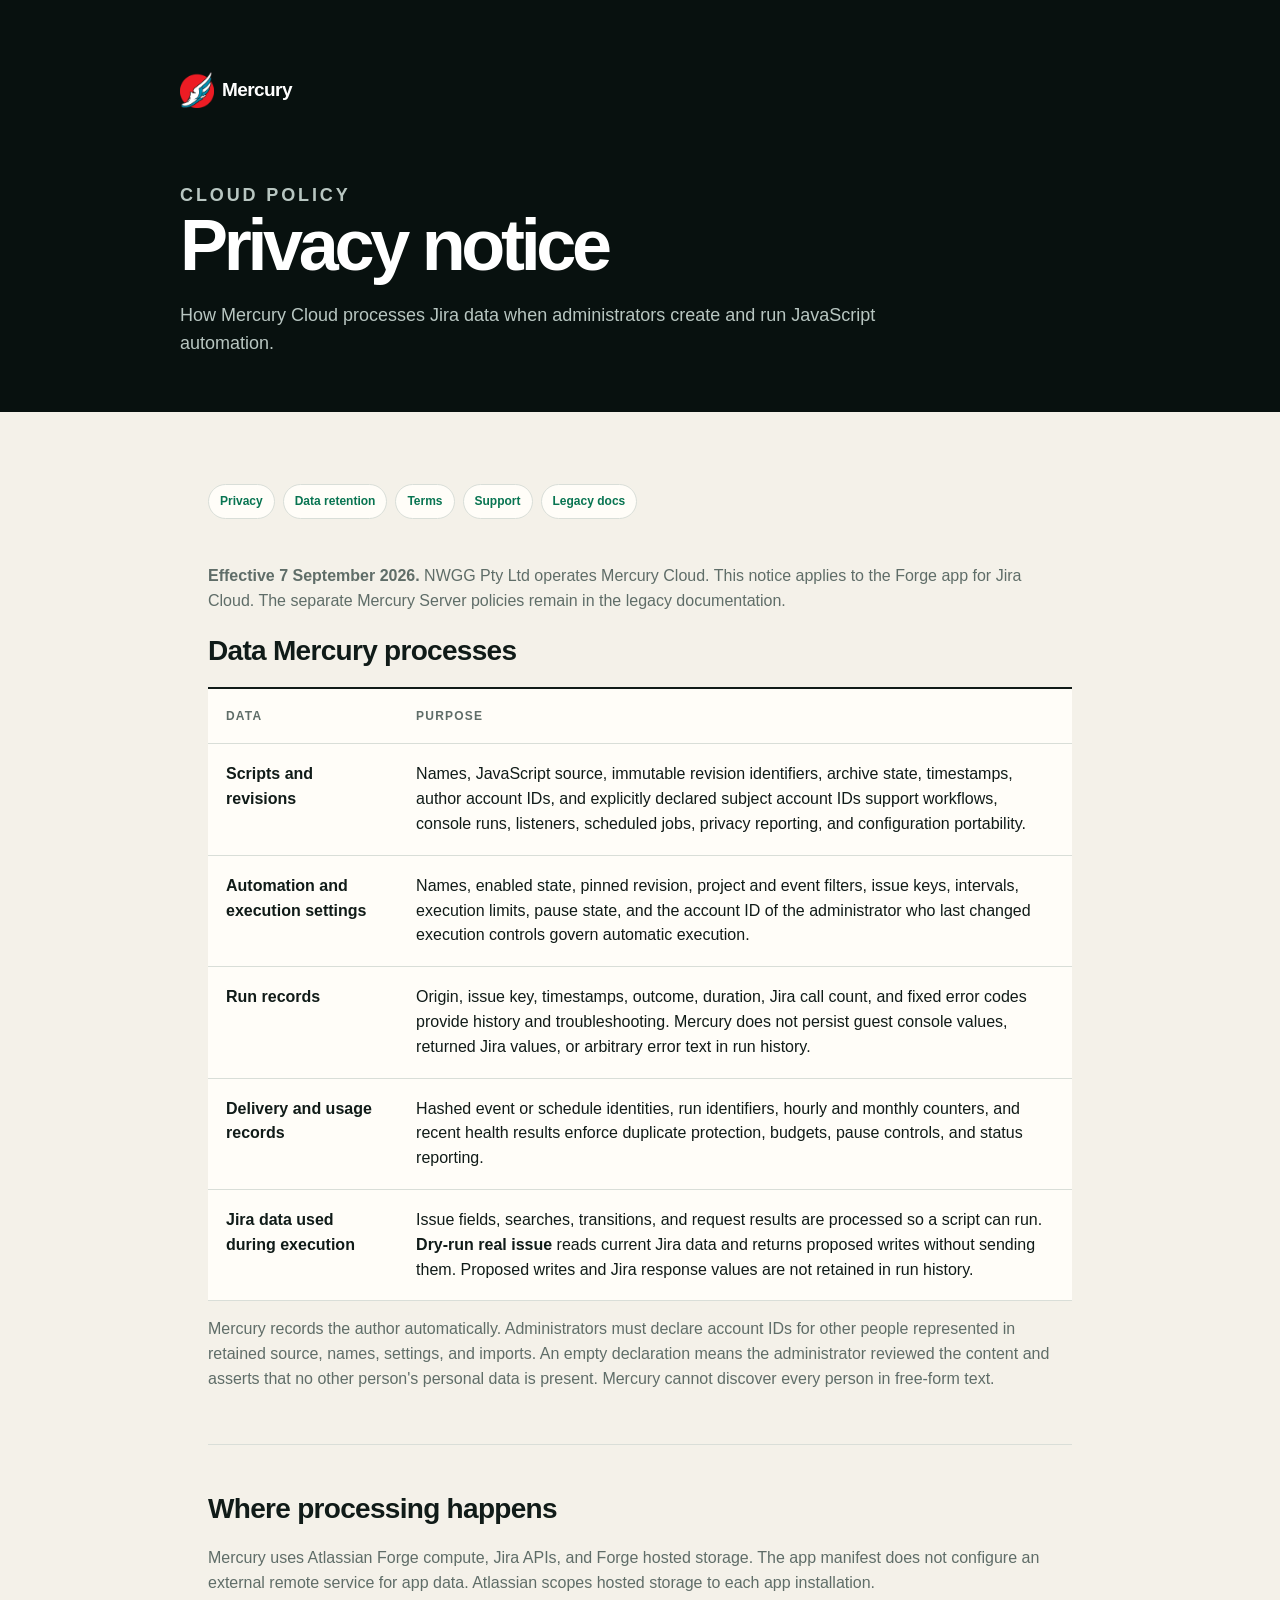
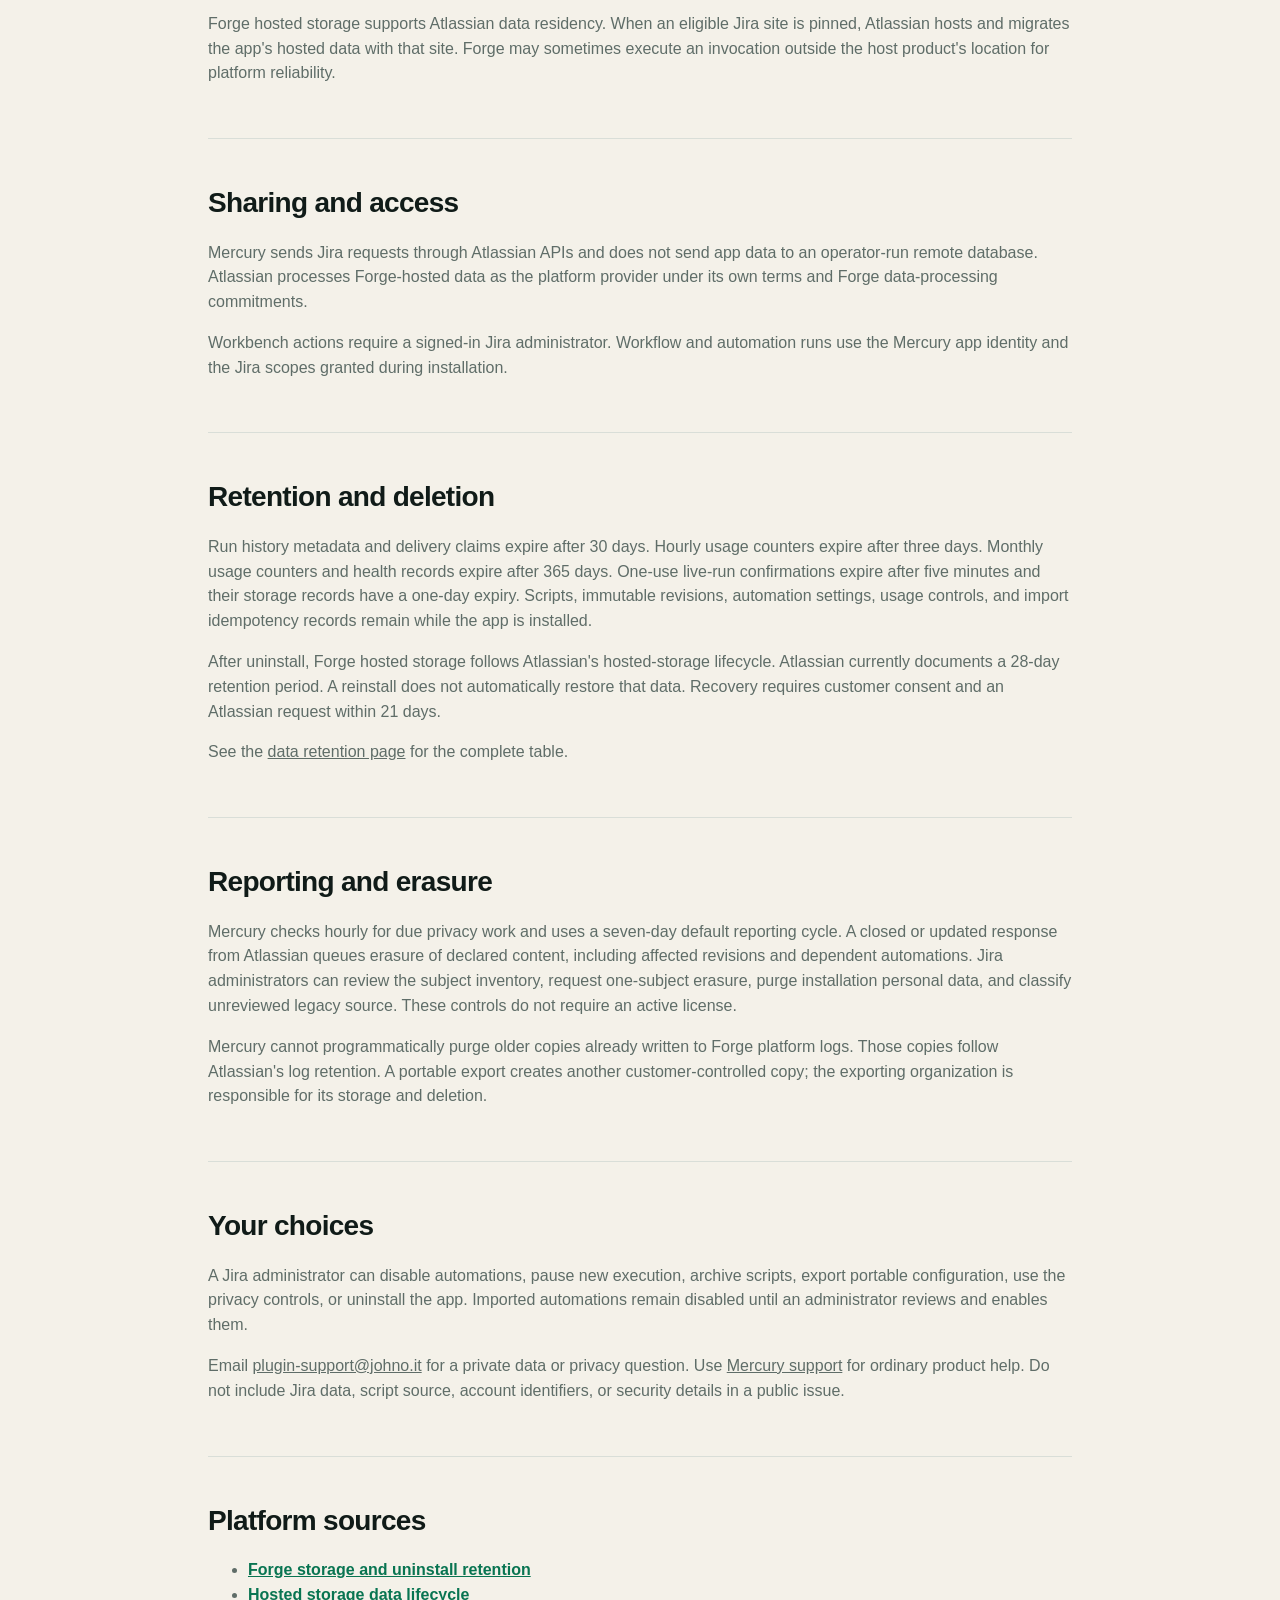
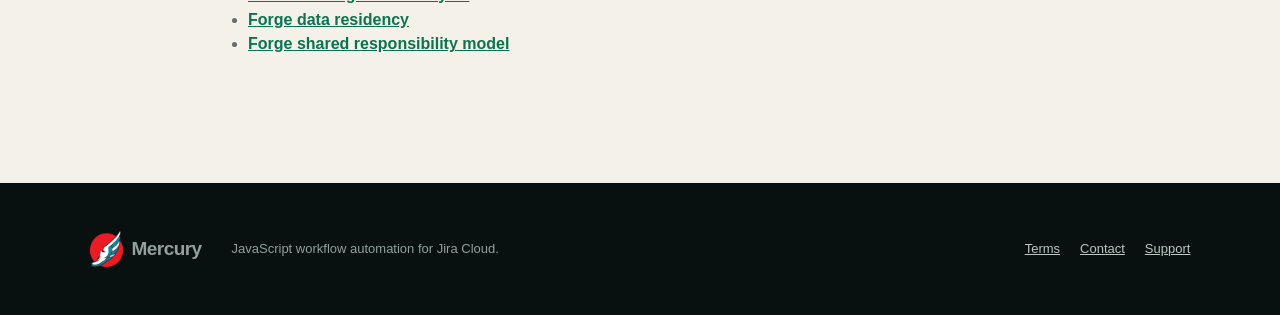
==== commit 5eb41cf3: "Document personal data controls" ====
--- a/cloud-privacy.html
+++ b/cloud-privacy.html
@@ -6,7 +6,7 @@
   <meta name="description" content="How Mercury Cloud processes and stores data.">
   <title>Mercury Cloud privacy</title>
   <link rel="icon" type="image/png" href="./assets/mercury-original.png?v=d432aed28987">
-  <link rel="stylesheet" href="./assets/site.css?v=bf2d35e01454">
+  <link rel="stylesheet" href="./assets/site.css?v=f792966d9d93">
 </head>
 <body class="legal-page">
   <header class="legal-header"><a class="brand" href="./index.html"><img src="./assets/mercury-original.png?v=d432aed28987" alt=""><span>Mercury</span></a><p class="eyebrow">Cloud policy</p><h1>Privacy notice</h1><p>How Mercury Cloud processes Jira data when administrators create and run JavaScript automation.</p></header>
@@ -14,16 +14,17 @@
     <nav aria-label="Cloud policies"><a href="./cloud-privacy.html" aria-current="page">Privacy</a><a href="./data-retention.html">Data retention</a><a href="./cloud-terms.html">Terms</a><a href="./support.html">Support</a><a href="./legacy.html">Legacy docs</a></nav>
     <p><strong>Effective 7 September 2026.</strong> NWGG Pty Ltd operates Mercury Cloud. This notice applies to the Forge app for Jira Cloud. The separate Mercury Server policies remain in the legacy documentation.</p>
     <section><h2>Data Mercury processes</h2><div class="comparison-wrap"><table><thead><tr><th>Data</th><th>Purpose</th></tr></thead><tbody>
-      <tr><th>Scripts and revisions</th><td>Names, JavaScript source, immutable revision identifiers, archive state, and timestamps support workflows, console runs, listeners, scheduled jobs, and configuration portability.</td></tr>
+      <tr><th>Scripts and revisions</th><td>Names, JavaScript source, immutable revision identifiers, archive state, timestamps, author account IDs, and explicitly declared subject account IDs support workflows, console runs, listeners, scheduled jobs, privacy reporting, and configuration portability.</td></tr>
       <tr><th>Automation and execution settings</th><td>Names, enabled state, pinned revision, project and event filters, issue keys, intervals, execution limits, pause state, and the account ID of the administrator who last changed execution controls govern automatic execution.</td></tr>
-      <tr><th>Run records</th><td>Origin, issue key, Atlassian account ID when Jira supplies one, timestamps, outcome, duration, Jira call count, and bounded script logs provide history and troubleshooting.</td></tr>
+      <tr><th>Run records</th><td>Origin, issue key, timestamps, outcome, duration, Jira call count, and fixed error codes provide history and troubleshooting. Mercury does not persist guest console values, returned Jira values, or arbitrary error text in run history.</td></tr>
       <tr><th>Delivery and usage records</th><td>Hashed event or schedule identities, run identifiers, hourly and monthly counters, and recent health results enforce duplicate protection, budgets, pause controls, and status reporting.</td></tr>
       <tr><th>Jira data used during execution</th><td>Issue fields, searches, transitions, and request results are processed so a script can run. <strong>Dry-run real issue</strong> reads current Jira data and returns proposed writes without sending them. Proposed writes and Jira response values are not retained in run history.</td></tr>
-    </tbody></table></div><p>Script authors control what they place in source and console logs. Do not log secrets or data that is not needed to diagnose the automation.</p></section>
+    </tbody></table></div><p>Mercury records the author automatically. Administrators must declare account IDs for other people represented in retained source, names, settings, and imports. An empty declaration means the administrator reviewed the content and asserts that no other person's personal data is present. Mercury cannot discover every person in free-form text.</p></section>
     <section><h2>Where processing happens</h2><p>Mercury uses Atlassian Forge compute, Jira APIs, and Forge hosted storage. The app manifest does not configure an external remote service for app data. Atlassian scopes hosted storage to each app installation.</p><p>Forge hosted storage supports Atlassian data residency. When an eligible Jira site is pinned, Atlassian hosts and migrates the app's hosted data with that site. Forge may sometimes execute an invocation outside the host product's location for platform reliability.</p></section>
     <section><h2>Sharing and access</h2><p>Mercury sends Jira requests through Atlassian APIs and does not send app data to an operator-run remote database. Atlassian processes Forge-hosted data as the platform provider under its own terms and Forge data-processing commitments.</p><p>Workbench actions require a signed-in Jira administrator. Workflow and automation runs use the Mercury app identity and the Jira scopes granted during installation.</p></section>
-    <section><h2>Retention and deletion</h2><p>Run history, its bounded logs, and delivery claims expire after 30 days. Hourly usage counters expire after three days. Monthly usage counters and health records expire after 365 days. One-use live-run confirmations expire after five minutes and their storage records have a one-day expiry. Scripts, immutable revisions, automation settings, usage controls, and import idempotency records remain while the app is installed.</p><p>After uninstall, Forge hosted storage follows Atlassian's hosted-storage lifecycle. Atlassian currently documents a 28-day retention period. A reinstall does not automatically restore that data. Recovery requires customer consent and an Atlassian request within 21 days.</p><p>See the <a href="./data-retention.html">data retention page</a> for the complete table.</p></section>
-    <section><h2>Your choices</h2><p>A Jira administrator can disable automations, pause new execution, archive scripts, export portable configuration, or uninstall the app. Imported automations remain disabled until an administrator reviews and enables them.</p><p>Email <a href="mailto:plugin-support@johno.it">plugin-support@johno.it</a> for a private data or privacy question. Use <a href="./support.html">Mercury support</a> for ordinary product help. Do not include Jira data, script source, account identifiers, or security details in a public issue.</p></section>
+    <section><h2>Retention and deletion</h2><p>Run history metadata and delivery claims expire after 30 days. Hourly usage counters expire after three days. Monthly usage counters and health records expire after 365 days. One-use live-run confirmations expire after five minutes and their storage records have a one-day expiry. Scripts, immutable revisions, automation settings, usage controls, and import idempotency records remain while the app is installed.</p><p>After uninstall, Forge hosted storage follows Atlassian's hosted-storage lifecycle. Atlassian currently documents a 28-day retention period. A reinstall does not automatically restore that data. Recovery requires customer consent and an Atlassian request within 21 days.</p><p>See the <a href="./data-retention.html">data retention page</a> for the complete table.</p></section>
+    <section><h2>Reporting and erasure</h2><p>Mercury checks hourly for due privacy work and uses a seven-day default reporting cycle. A closed or updated response from Atlassian queues erasure of declared content, including affected revisions and dependent automations. Jira administrators can review the subject inventory, request one-subject erasure, purge installation personal data, and classify unreviewed legacy source. These controls do not require an active license.</p><p>Mercury cannot programmatically purge older copies already written to Forge platform logs. Those copies follow Atlassian's log retention. A portable export creates another customer-controlled copy; the exporting organization is responsible for its storage and deletion.</p></section>
+    <section><h2>Your choices</h2><p>A Jira administrator can disable automations, pause new execution, archive scripts, export portable configuration, use the privacy controls, or uninstall the app. Imported automations remain disabled until an administrator reviews and enables them.</p><p>Email <a href="mailto:plugin-support@johno.it">plugin-support@johno.it</a> for a private data or privacy question. Use <a href="./support.html">Mercury support</a> for ordinary product help. Do not include Jira data, script source, account identifiers, or security details in a public issue.</p></section>
     <section class="source-list"><h2>Platform sources</h2><ul><li><a href="https://developer.atlassian.com/platform/forge/storage-reference/">Forge storage and uninstall retention</a></li><li><a href="https://developer.atlassian.com/platform/forge/storage-reference/hosted-storage-data-lifecycle/">Hosted storage data lifecycle</a></li><li><a href="https://developer.atlassian.com/platform/forge/data-residency/">Forge data residency</a></li><li><a href="https://developer.atlassian.com/platform/forge/shared-responsibility-model/">Forge shared responsibility model</a></li></ul></section>
   </main>
   <footer><a class="brand" href="./index.html"><img src="./assets/mercury-original.png?v=d432aed28987" alt=""><span>Mercury</span></a><p>JavaScript workflow automation for Jira Cloud.</p><nav aria-label="Footer"><a href="./cloud-terms.html">Terms</a><a href="mailto:plugin-support@johno.it">Contact</a><a href="./support.html">Support</a></nav></footer>
--- a/assets/site.css
+++ b/assets/site.css
@@ -192,6 +192,16 @@
 .launch-checklist li { display: grid; gap: 4px; padding: 18px 20px; border: 1px solid var(--line); border-radius: 12px; background: rgba(255,255,255,.45); }
 .launch-checklist strong { color: var(--green-dark); font-size: 13px; }
 .launch-checklist span { color: var(--muted); font-size: 13px; }
+.privacy-lifecycle { background: #e8eee9; }
+.privacy-explorer { display: grid; grid-template-columns: 220px 1fr; overflow: hidden; border: 1px solid var(--line); border-radius: var(--radius); background: var(--card); box-shadow: var(--shadow); }
+.privacy-tabs { display: grid; align-content: start; gap: 5px; padding: 18px; border-right: 1px solid var(--line); background: #f4f2ea; }
+.privacy-tabs button { padding: 13px; border: 0; border-radius: 8px; color: var(--muted); background: transparent; text-align: left; cursor: pointer; }
+.privacy-tabs button[aria-selected="true"] { color: white; background: var(--green-dark); }
+.privacy-panel { min-height: 220px; padding: 38px; }
+.privacy-panel h3 { max-width: 680px; margin: 8px 0 12px; font-size: 28px; }
+.privacy-panel > p:last-child { max-width: 760px; color: var(--muted); }
+.privacy-note { margin: 18px 0 0; color: var(--muted); }
+.privacy-note a { color: var(--green-dark); font-weight: 700; }
 
 .legal-page { background: var(--paper); }
 .legal-header { padding: 72px max(24px, calc((100vw - 920px) / 2)) 54px; color: white; background: var(--night); }
@@ -254,9 +264,11 @@
   .context-grid { grid-template-columns: 1fr 1fr; }
   .guide-grid article, .guide-grid article:nth-child(4), .guide-grid article:nth-child(5) { grid-column: span 3; }
   .delivery-grid { grid-template-columns: 1fr 1fr; }
-  .mode-explorer { grid-template-columns: 1fr; }
+  .mode-explorer, .privacy-explorer { grid-template-columns: 1fr; }
   .mode-tabs { display: flex; overflow-x: auto; border-right: 0; border-bottom: 1px solid #293934; }
   .mode-tabs button { width: auto; white-space: nowrap; }
+  .privacy-tabs { display: flex; overflow-x: auto; border-right: 0; border-bottom: 1px solid var(--line); }
+  .privacy-tabs button { white-space: nowrap; }
 }
 
 @media (max-width: 760px) {
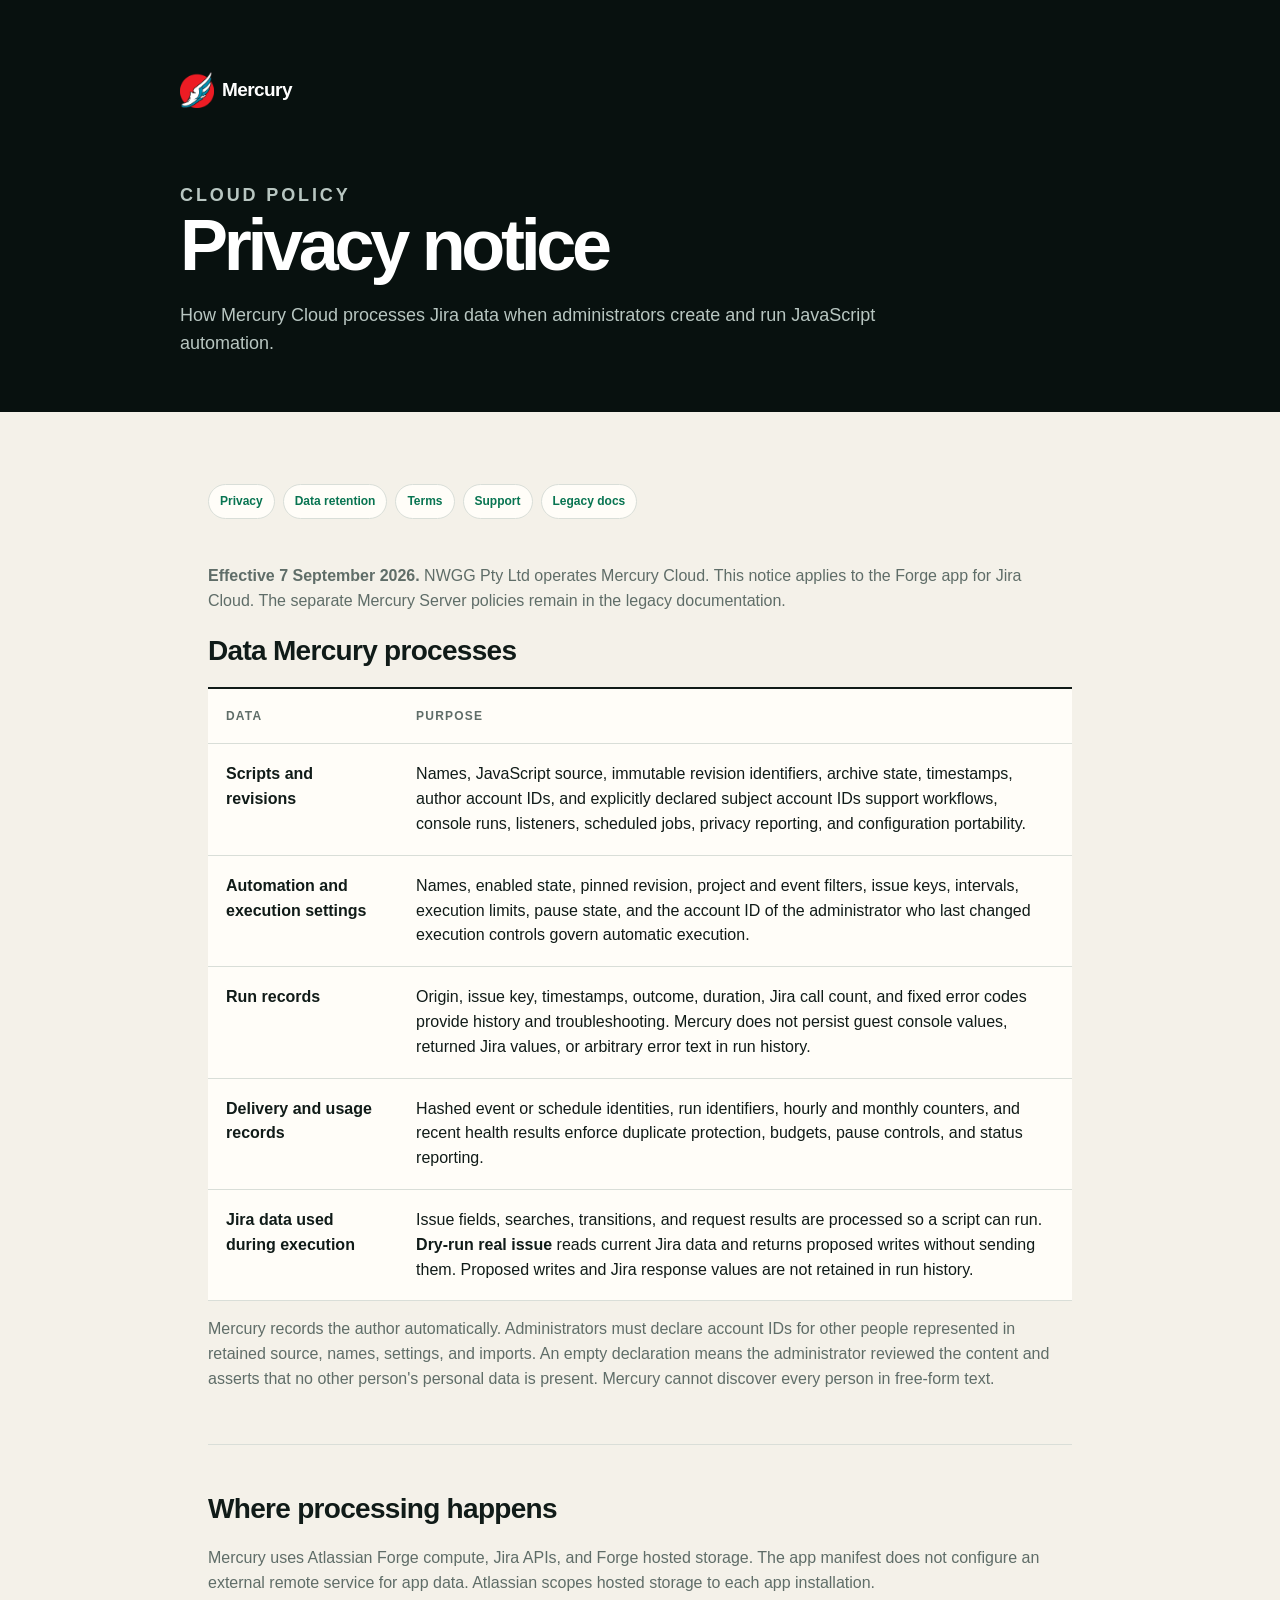
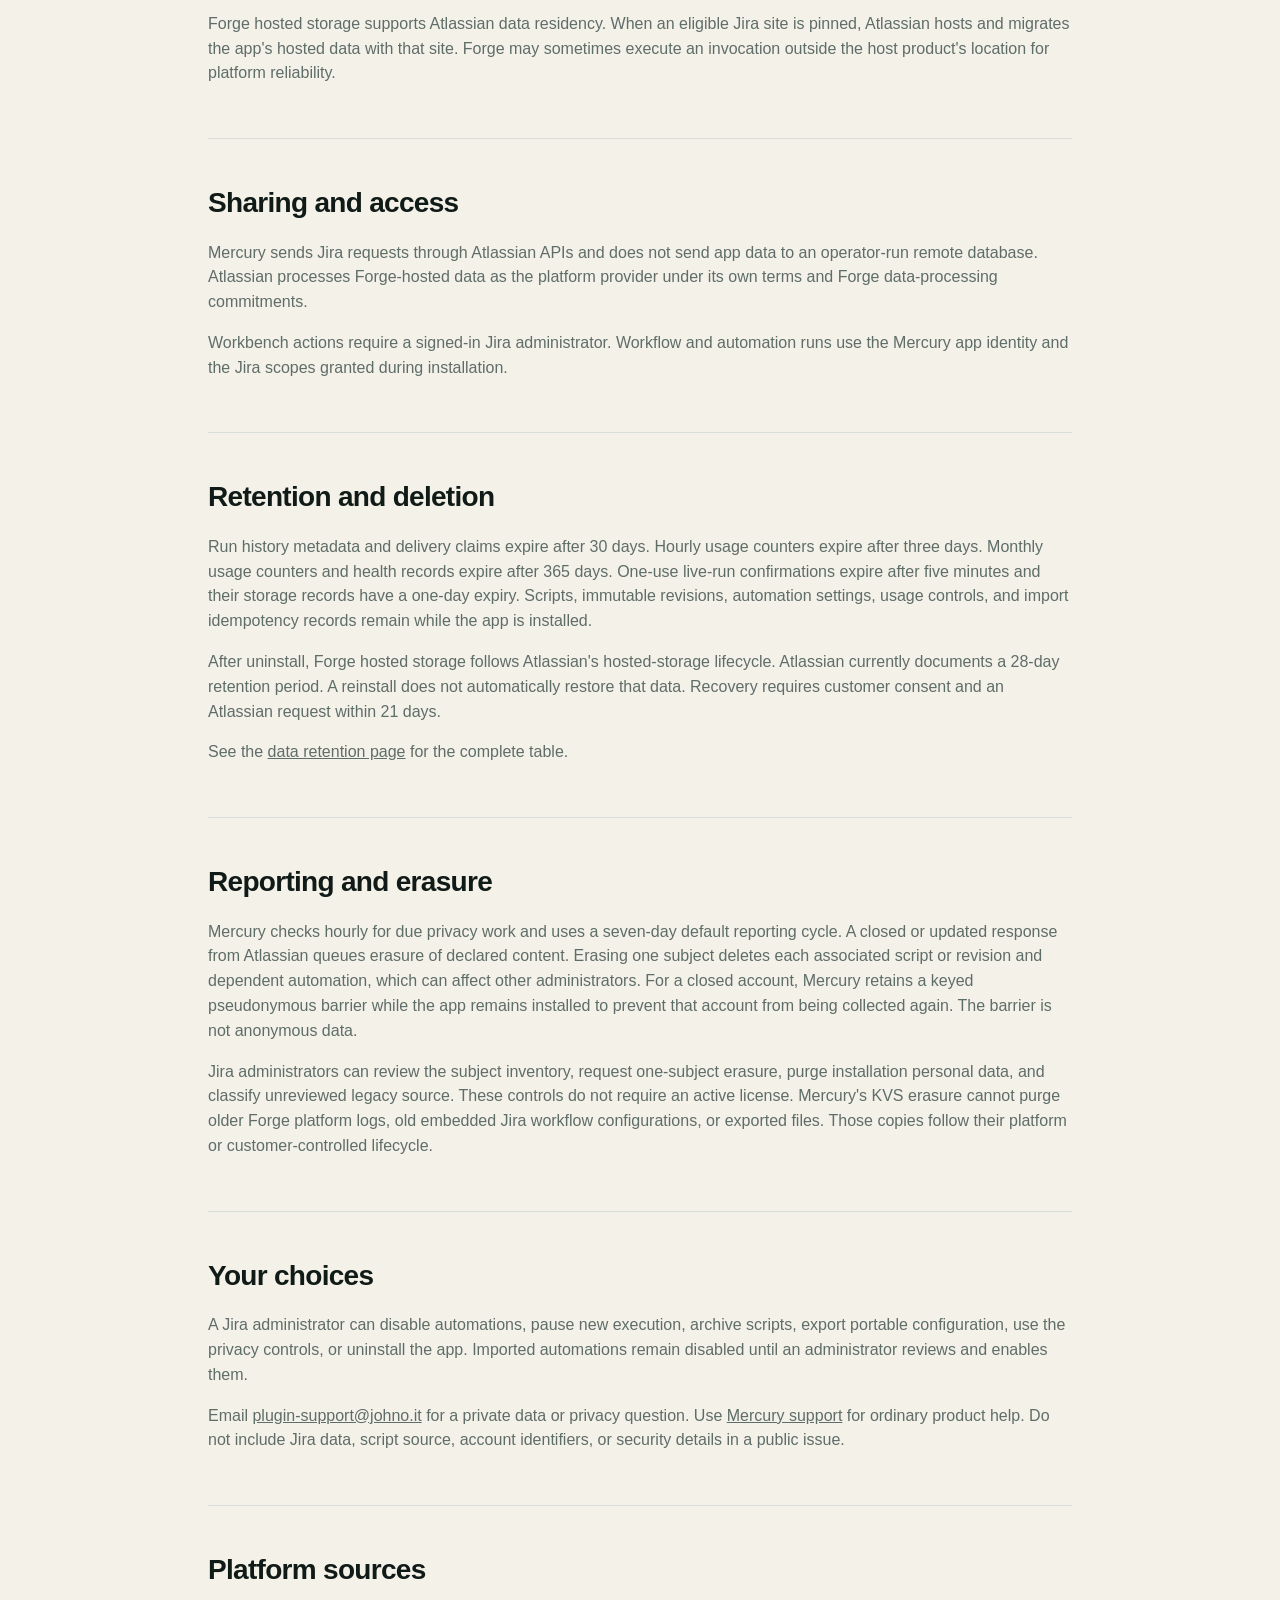
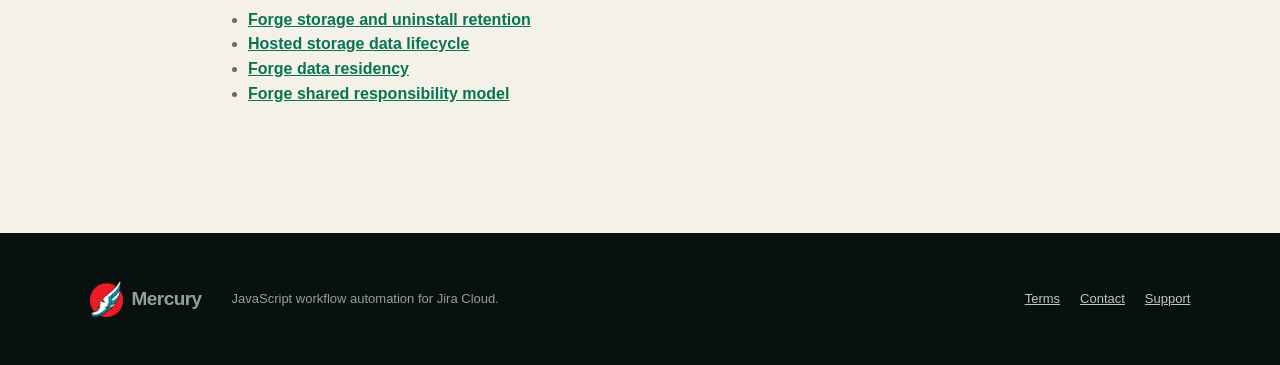
==== commit 2eed97c9: "Clarify privacy erasure boundaries" ====
--- a/cloud-privacy.html
+++ b/cloud-privacy.html
@@ -23,7 +23,7 @@
     <section><h2>Where processing happens</h2><p>Mercury uses Atlassian Forge compute, Jira APIs, and Forge hosted storage. The app manifest does not configure an external remote service for app data. Atlassian scopes hosted storage to each app installation.</p><p>Forge hosted storage supports Atlassian data residency. When an eligible Jira site is pinned, Atlassian hosts and migrates the app's hosted data with that site. Forge may sometimes execute an invocation outside the host product's location for platform reliability.</p></section>
     <section><h2>Sharing and access</h2><p>Mercury sends Jira requests through Atlassian APIs and does not send app data to an operator-run remote database. Atlassian processes Forge-hosted data as the platform provider under its own terms and Forge data-processing commitments.</p><p>Workbench actions require a signed-in Jira administrator. Workflow and automation runs use the Mercury app identity and the Jira scopes granted during installation.</p></section>
     <section><h2>Retention and deletion</h2><p>Run history metadata and delivery claims expire after 30 days. Hourly usage counters expire after three days. Monthly usage counters and health records expire after 365 days. One-use live-run confirmations expire after five minutes and their storage records have a one-day expiry. Scripts, immutable revisions, automation settings, usage controls, and import idempotency records remain while the app is installed.</p><p>After uninstall, Forge hosted storage follows Atlassian's hosted-storage lifecycle. Atlassian currently documents a 28-day retention period. A reinstall does not automatically restore that data. Recovery requires customer consent and an Atlassian request within 21 days.</p><p>See the <a href="./data-retention.html">data retention page</a> for the complete table.</p></section>
-    <section><h2>Reporting and erasure</h2><p>Mercury checks hourly for due privacy work and uses a seven-day default reporting cycle. A closed or updated response from Atlassian queues erasure of declared content, including affected revisions and dependent automations. Jira administrators can review the subject inventory, request one-subject erasure, purge installation personal data, and classify unreviewed legacy source. These controls do not require an active license.</p><p>Mercury cannot programmatically purge older copies already written to Forge platform logs. Those copies follow Atlassian's log retention. A portable export creates another customer-controlled copy; the exporting organization is responsible for its storage and deletion.</p></section>
+    <section><h2>Reporting and erasure</h2><p>Mercury checks hourly for due privacy work and uses a seven-day default reporting cycle. A closed or updated response from Atlassian queues erasure of declared content. Erasing one subject deletes each associated script or revision and dependent automation, which can affect other administrators. For a closed account, Mercury retains a keyed pseudonymous barrier while the app remains installed to prevent that account from being collected again. The barrier is not anonymous data.</p><p>Jira administrators can review the subject inventory, request one-subject erasure, purge installation personal data, and classify unreviewed legacy source. These controls do not require an active license. Mercury's KVS erasure cannot purge older Forge platform logs, old embedded Jira workflow configurations, or exported files. Those copies follow their platform or customer-controlled lifecycle.</p></section>
     <section><h2>Your choices</h2><p>A Jira administrator can disable automations, pause new execution, archive scripts, export portable configuration, use the privacy controls, or uninstall the app. Imported automations remain disabled until an administrator reviews and enables them.</p><p>Email <a href="mailto:plugin-support@johno.it">plugin-support@johno.it</a> for a private data or privacy question. Use <a href="./support.html">Mercury support</a> for ordinary product help. Do not include Jira data, script source, account identifiers, or security details in a public issue.</p></section>
     <section class="source-list"><h2>Platform sources</h2><ul><li><a href="https://developer.atlassian.com/platform/forge/storage-reference/">Forge storage and uninstall retention</a></li><li><a href="https://developer.atlassian.com/platform/forge/storage-reference/hosted-storage-data-lifecycle/">Hosted storage data lifecycle</a></li><li><a href="https://developer.atlassian.com/platform/forge/data-residency/">Forge data residency</a></li><li><a href="https://developer.atlassian.com/platform/forge/shared-responsibility-model/">Forge shared responsibility model</a></li></ul></section>
   </main>
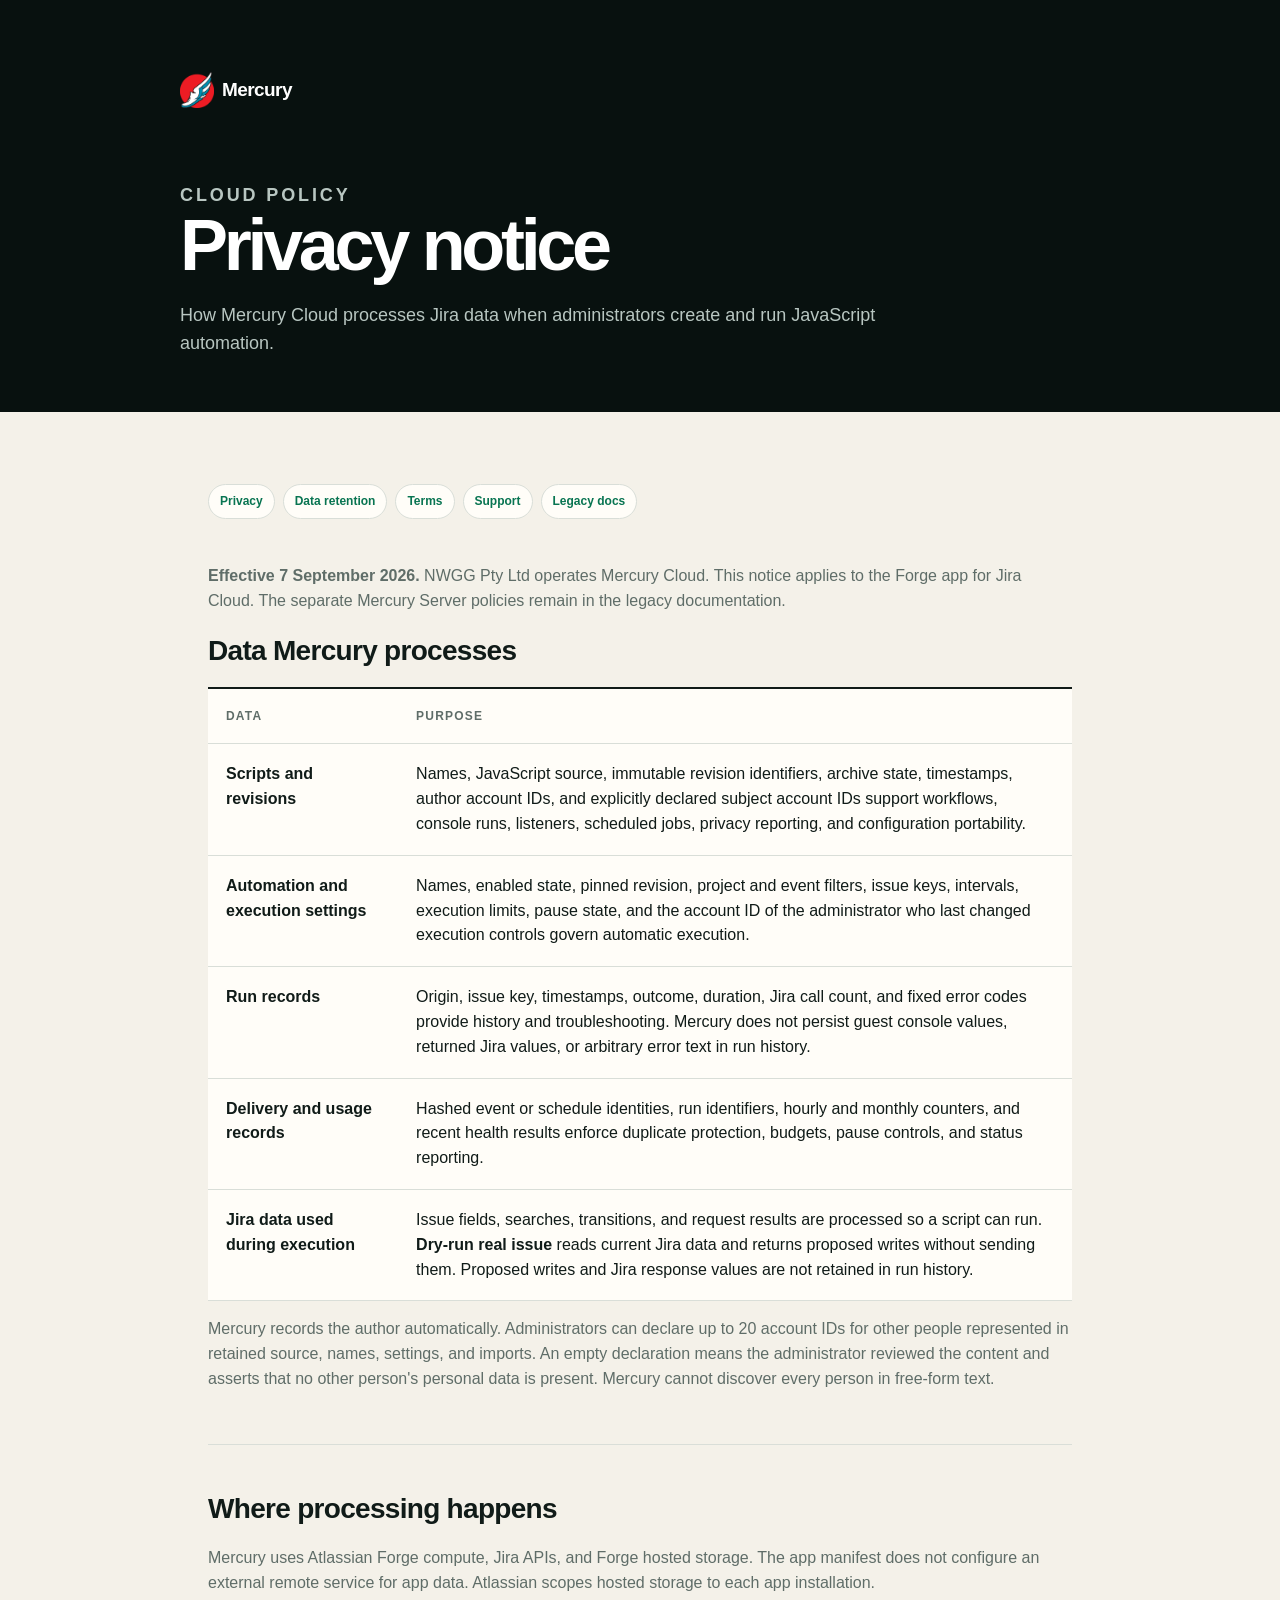
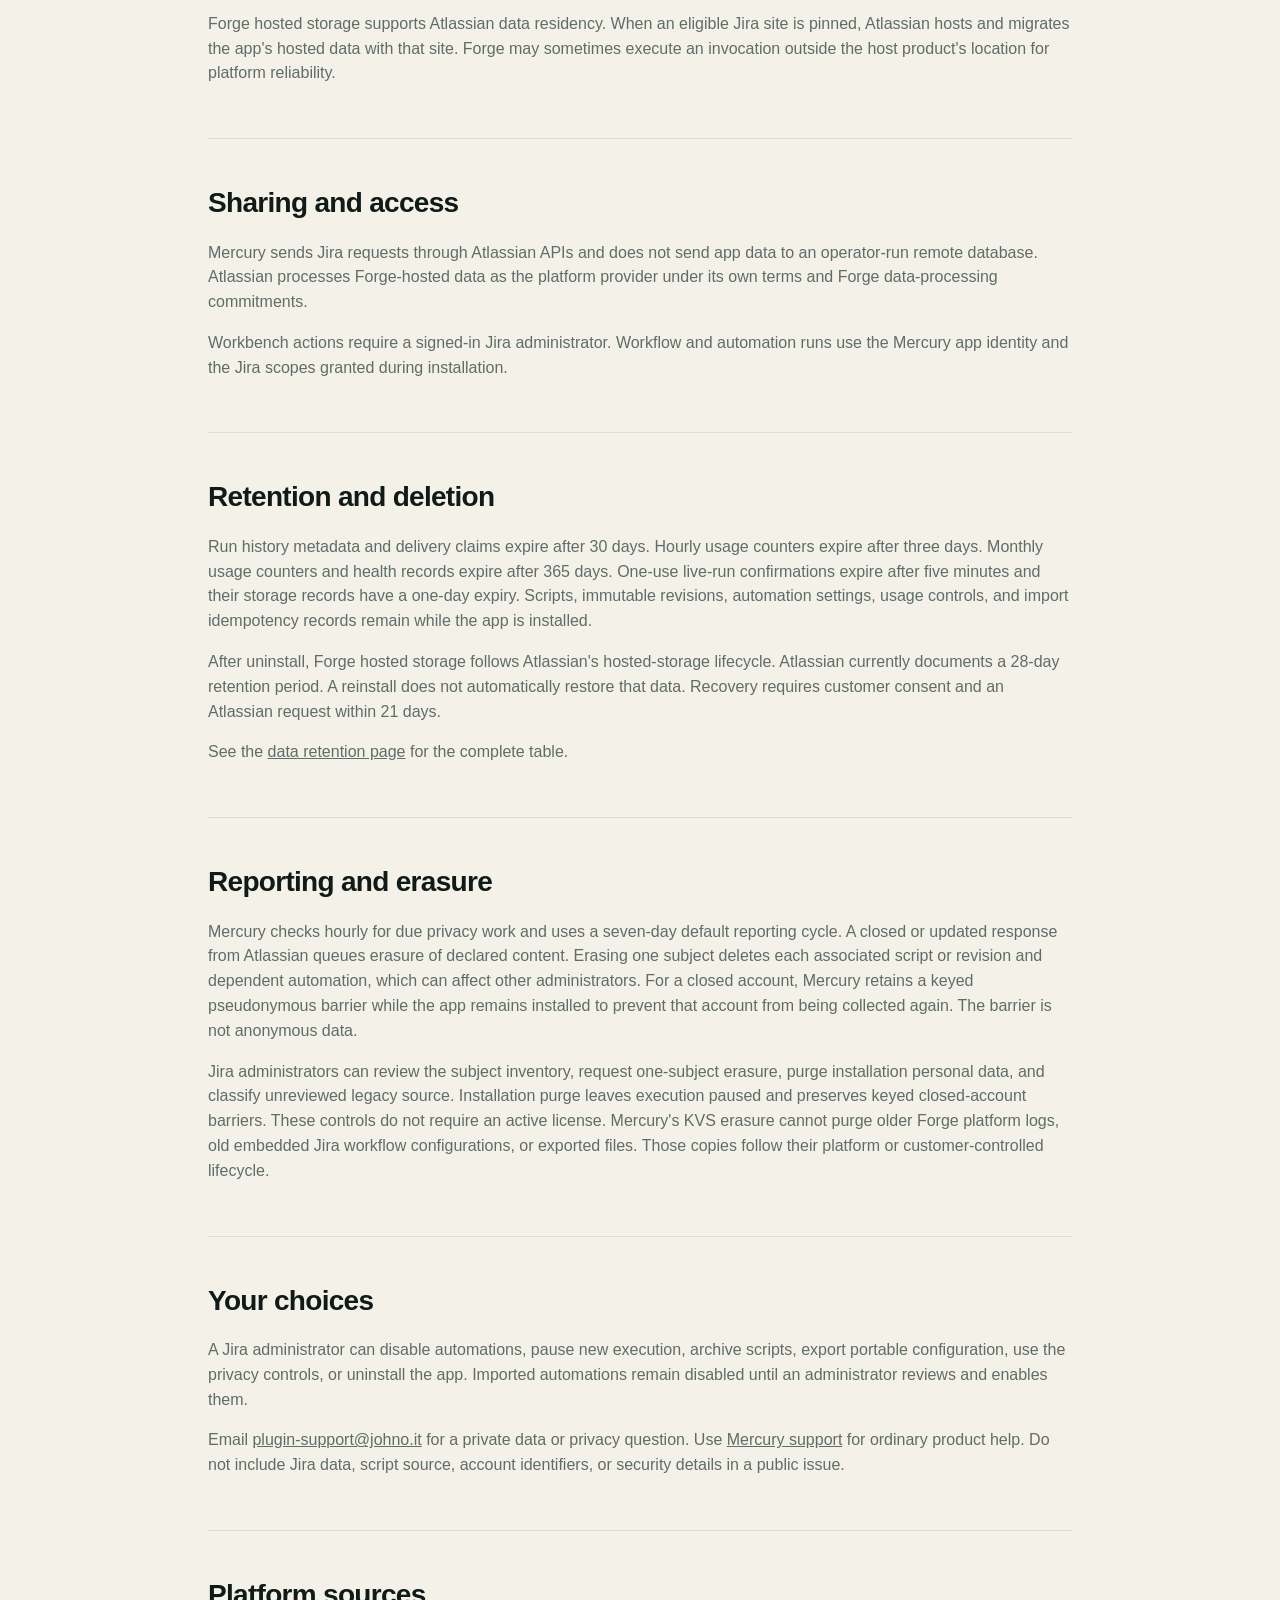
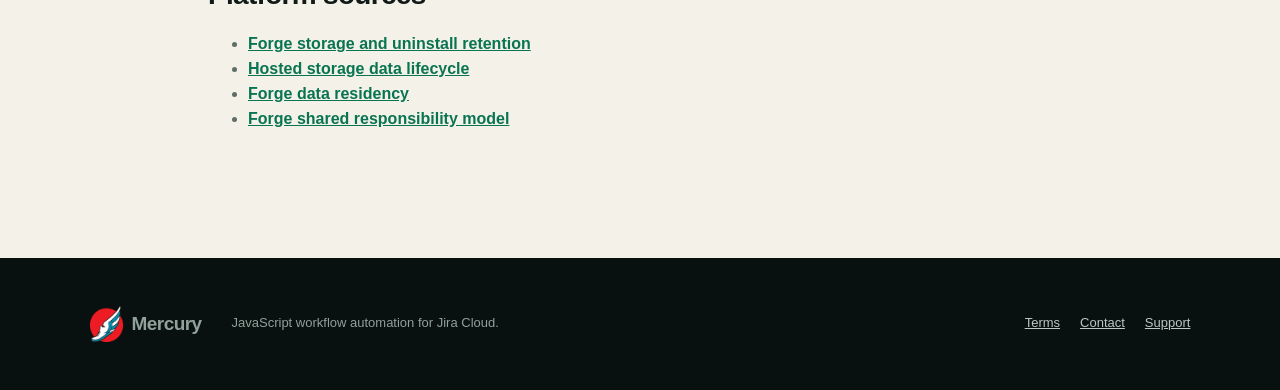
==== commit a52bc258: "Clarify privacy migration and purge behavior" ====
--- a/cloud-privacy.html
+++ b/cloud-privacy.html
@@ -19,11 +19,11 @@
       <tr><th>Run records</th><td>Origin, issue key, timestamps, outcome, duration, Jira call count, and fixed error codes provide history and troubleshooting. Mercury does not persist guest console values, returned Jira values, or arbitrary error text in run history.</td></tr>
       <tr><th>Delivery and usage records</th><td>Hashed event or schedule identities, run identifiers, hourly and monthly counters, and recent health results enforce duplicate protection, budgets, pause controls, and status reporting.</td></tr>
       <tr><th>Jira data used during execution</th><td>Issue fields, searches, transitions, and request results are processed so a script can run. <strong>Dry-run real issue</strong> reads current Jira data and returns proposed writes without sending them. Proposed writes and Jira response values are not retained in run history.</td></tr>
-    </tbody></table></div><p>Mercury records the author automatically. Administrators must declare account IDs for other people represented in retained source, names, settings, and imports. An empty declaration means the administrator reviewed the content and asserts that no other person's personal data is present. Mercury cannot discover every person in free-form text.</p></section>
+    </tbody></table></div><p>Mercury records the author automatically. Administrators can declare up to 20 account IDs for other people represented in retained source, names, settings, and imports. An empty declaration means the administrator reviewed the content and asserts that no other person's personal data is present. Mercury cannot discover every person in free-form text.</p></section>
     <section><h2>Where processing happens</h2><p>Mercury uses Atlassian Forge compute, Jira APIs, and Forge hosted storage. The app manifest does not configure an external remote service for app data. Atlassian scopes hosted storage to each app installation.</p><p>Forge hosted storage supports Atlassian data residency. When an eligible Jira site is pinned, Atlassian hosts and migrates the app's hosted data with that site. Forge may sometimes execute an invocation outside the host product's location for platform reliability.</p></section>
     <section><h2>Sharing and access</h2><p>Mercury sends Jira requests through Atlassian APIs and does not send app data to an operator-run remote database. Atlassian processes Forge-hosted data as the platform provider under its own terms and Forge data-processing commitments.</p><p>Workbench actions require a signed-in Jira administrator. Workflow and automation runs use the Mercury app identity and the Jira scopes granted during installation.</p></section>
     <section><h2>Retention and deletion</h2><p>Run history metadata and delivery claims expire after 30 days. Hourly usage counters expire after three days. Monthly usage counters and health records expire after 365 days. One-use live-run confirmations expire after five minutes and their storage records have a one-day expiry. Scripts, immutable revisions, automation settings, usage controls, and import idempotency records remain while the app is installed.</p><p>After uninstall, Forge hosted storage follows Atlassian's hosted-storage lifecycle. Atlassian currently documents a 28-day retention period. A reinstall does not automatically restore that data. Recovery requires customer consent and an Atlassian request within 21 days.</p><p>See the <a href="./data-retention.html">data retention page</a> for the complete table.</p></section>
-    <section><h2>Reporting and erasure</h2><p>Mercury checks hourly for due privacy work and uses a seven-day default reporting cycle. A closed or updated response from Atlassian queues erasure of declared content. Erasing one subject deletes each associated script or revision and dependent automation, which can affect other administrators. For a closed account, Mercury retains a keyed pseudonymous barrier while the app remains installed to prevent that account from being collected again. The barrier is not anonymous data.</p><p>Jira administrators can review the subject inventory, request one-subject erasure, purge installation personal data, and classify unreviewed legacy source. These controls do not require an active license. Mercury's KVS erasure cannot purge older Forge platform logs, old embedded Jira workflow configurations, or exported files. Those copies follow their platform or customer-controlled lifecycle.</p></section>
+    <section><h2>Reporting and erasure</h2><p>Mercury checks hourly for due privacy work and uses a seven-day default reporting cycle. A closed or updated response from Atlassian queues erasure of declared content. Erasing one subject deletes each associated script or revision and dependent automation, which can affect other administrators. For a closed account, Mercury retains a keyed pseudonymous barrier while the app remains installed to prevent that account from being collected again. The barrier is not anonymous data.</p><p>Jira administrators can review the subject inventory, request one-subject erasure, purge installation personal data, and classify unreviewed legacy source. Installation purge leaves execution paused and preserves keyed closed-account barriers. These controls do not require an active license. Mercury's KVS erasure cannot purge older Forge platform logs, old embedded Jira workflow configurations, or exported files. Those copies follow their platform or customer-controlled lifecycle.</p></section>
     <section><h2>Your choices</h2><p>A Jira administrator can disable automations, pause new execution, archive scripts, export portable configuration, use the privacy controls, or uninstall the app. Imported automations remain disabled until an administrator reviews and enables them.</p><p>Email <a href="mailto:plugin-support@johno.it">plugin-support@johno.it</a> for a private data or privacy question. Use <a href="./support.html">Mercury support</a> for ordinary product help. Do not include Jira data, script source, account identifiers, or security details in a public issue.</p></section>
     <section class="source-list"><h2>Platform sources</h2><ul><li><a href="https://developer.atlassian.com/platform/forge/storage-reference/">Forge storage and uninstall retention</a></li><li><a href="https://developer.atlassian.com/platform/forge/storage-reference/hosted-storage-data-lifecycle/">Hosted storage data lifecycle</a></li><li><a href="https://developer.atlassian.com/platform/forge/data-residency/">Forge data residency</a></li><li><a href="https://developer.atlassian.com/platform/forge/shared-responsibility-model/">Forge shared responsibility model</a></li></ul></section>
   </main>
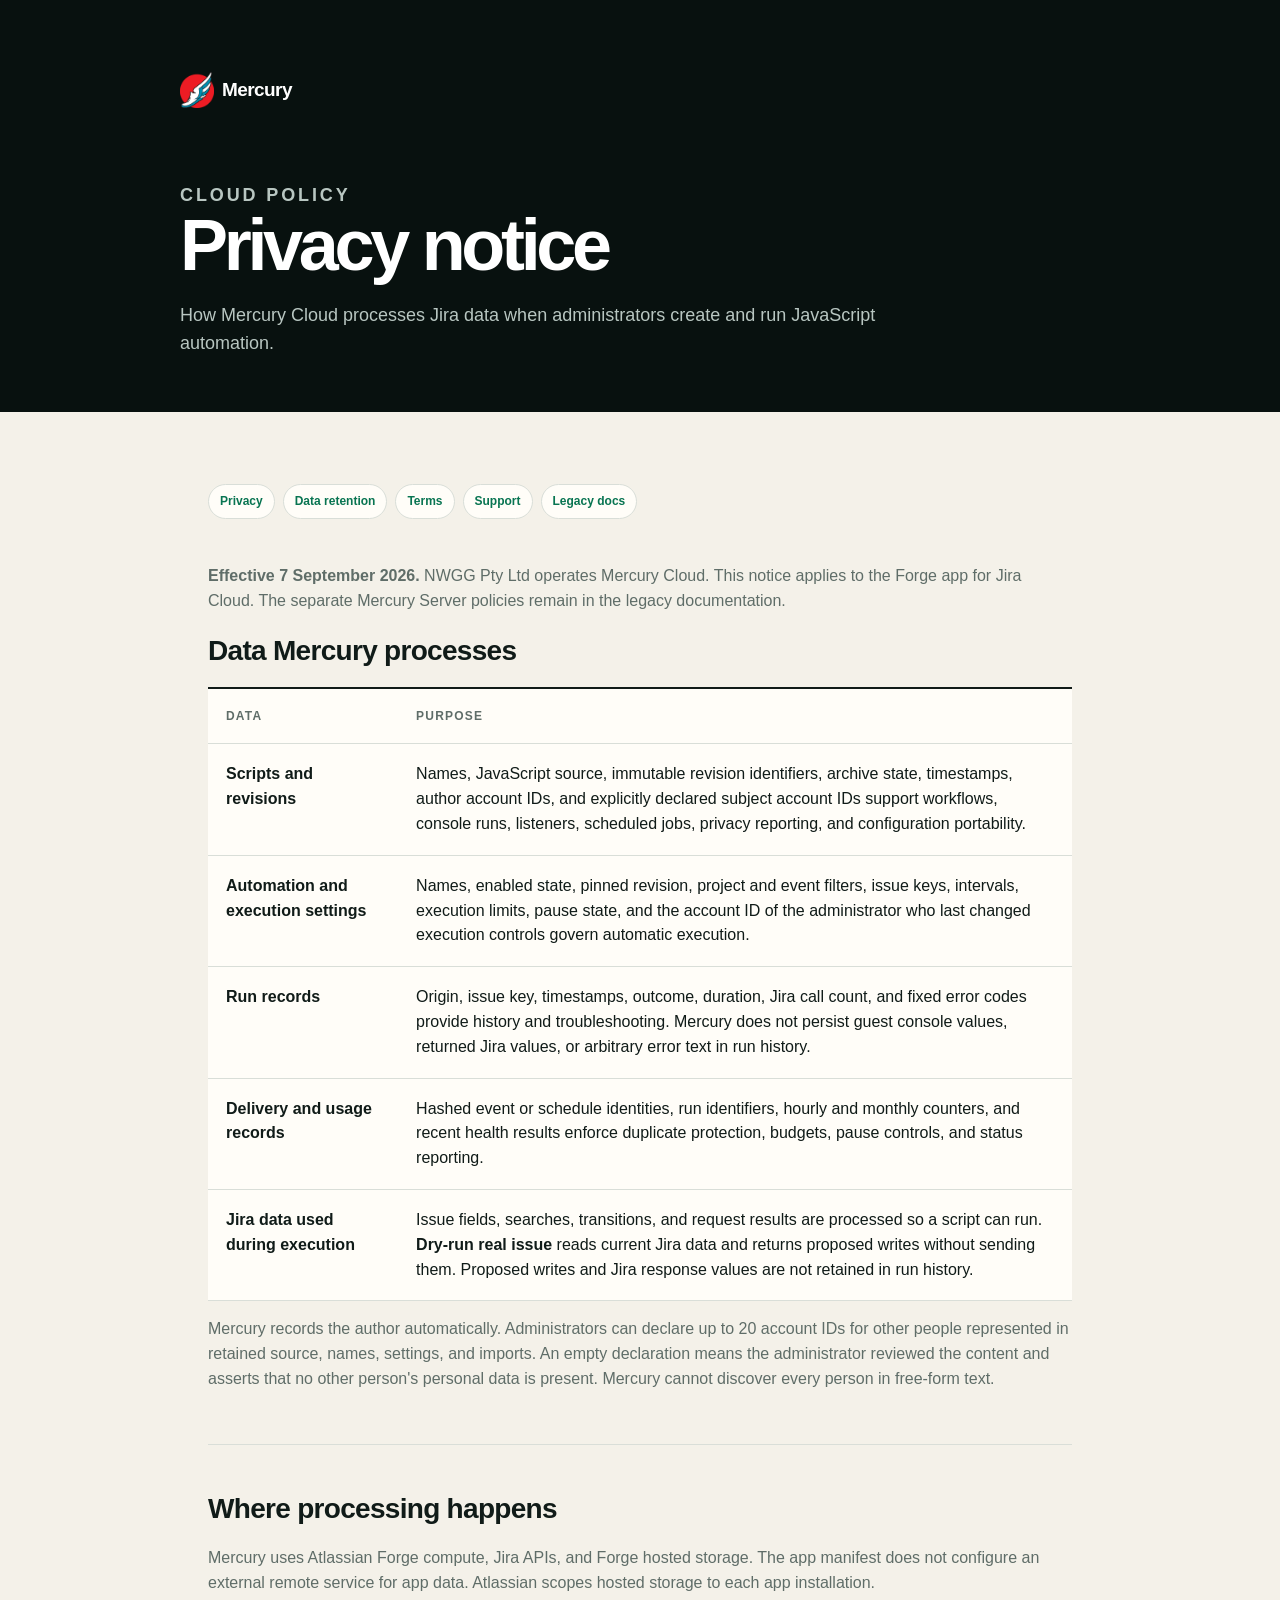
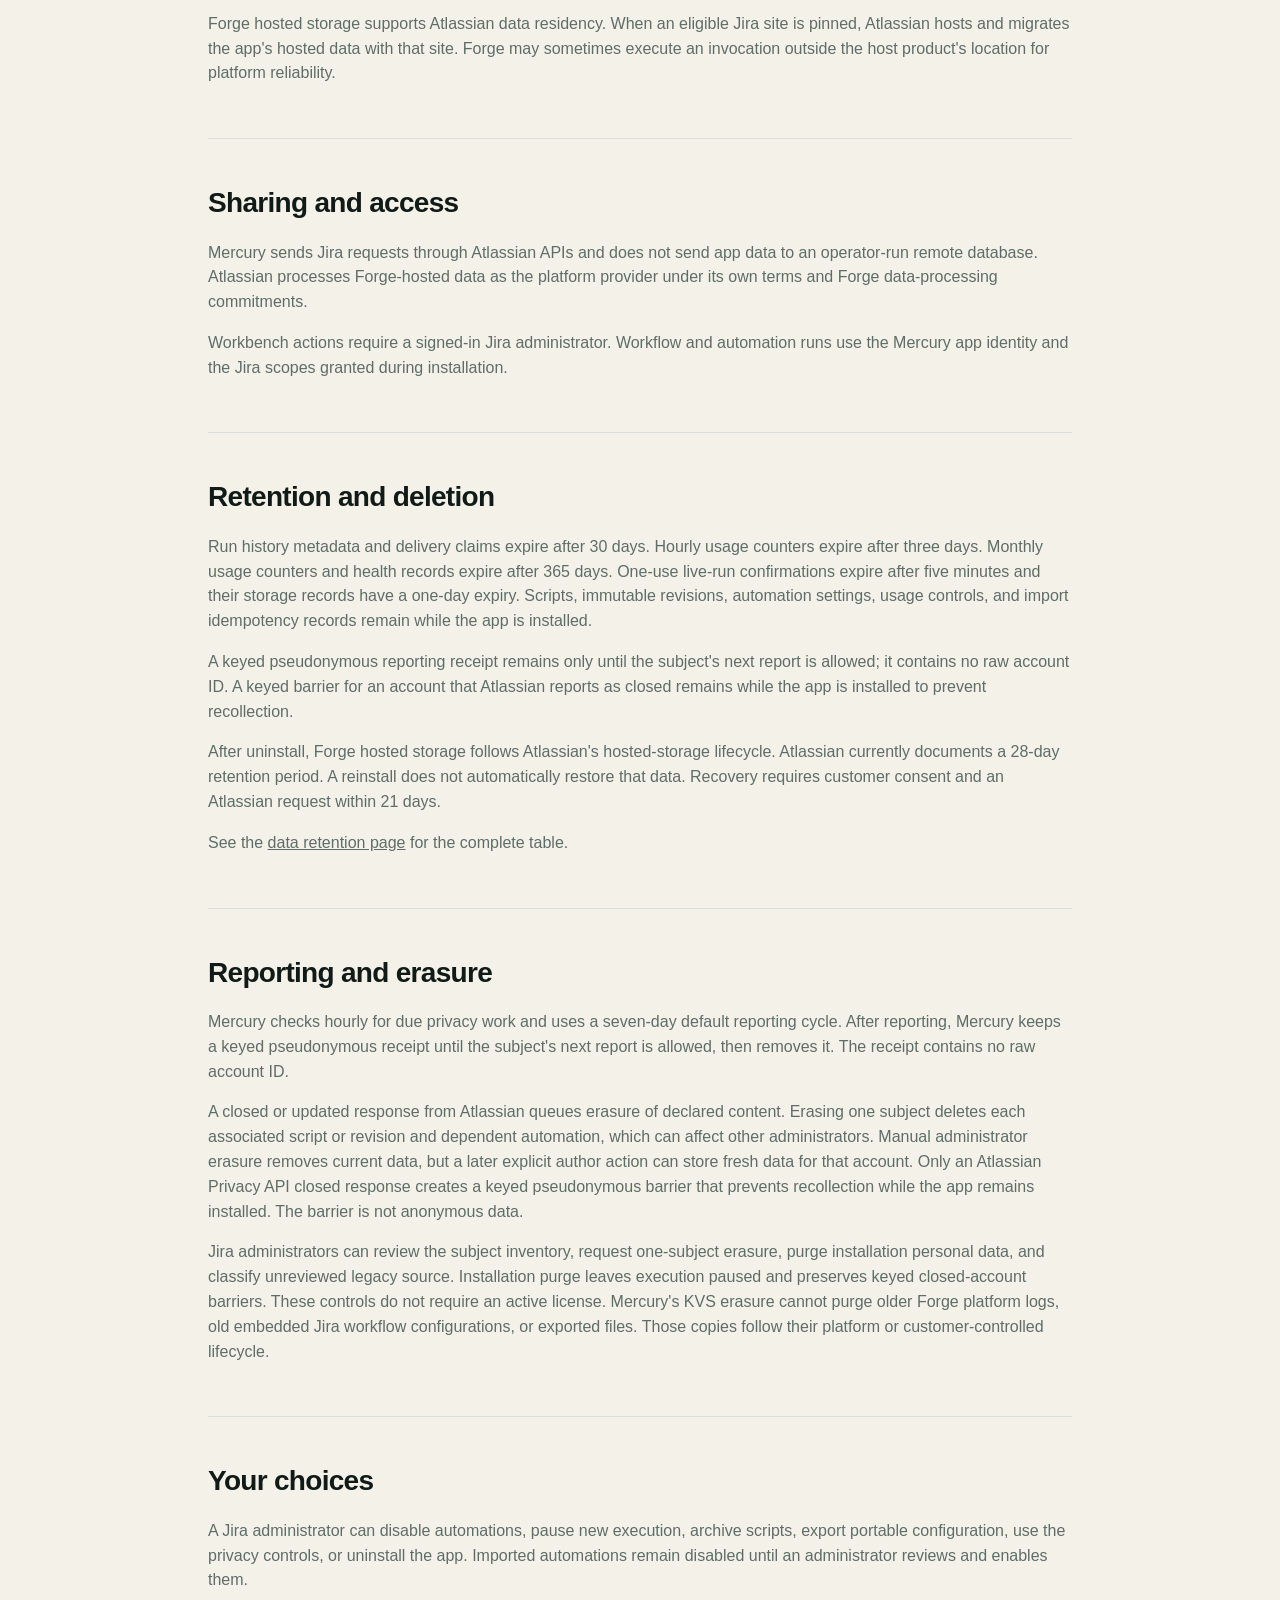
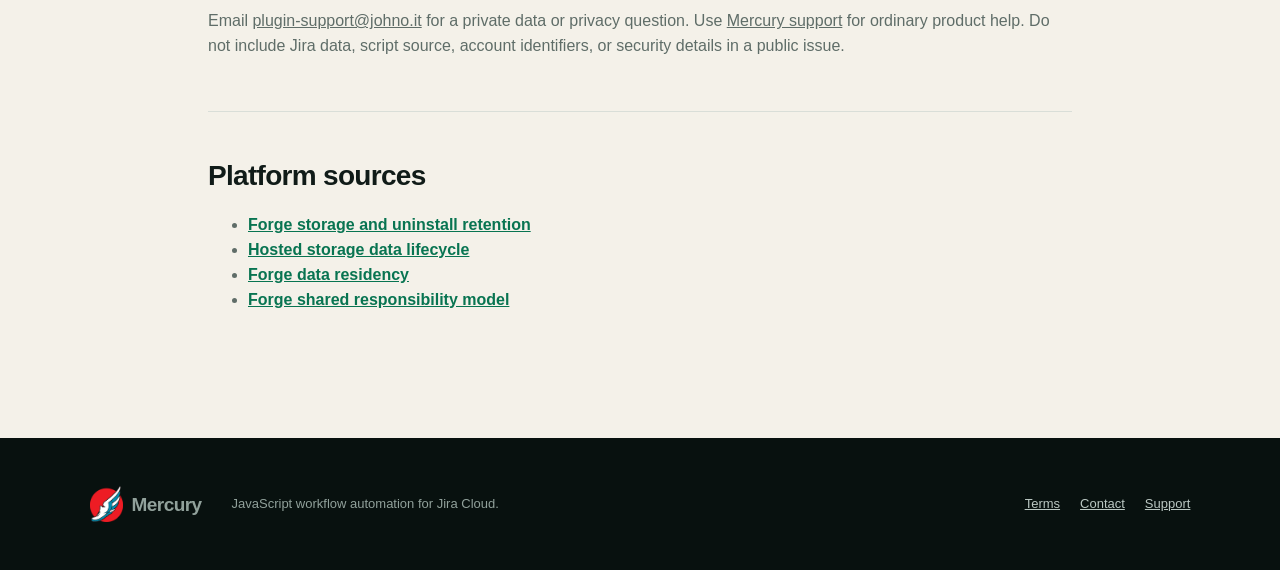
==== commit f1c8be46: "Clarify privacy receipt retention" ====
--- a/cloud-privacy.html
+++ b/cloud-privacy.html
@@ -22,8 +22,8 @@
     </tbody></table></div><p>Mercury records the author automatically. Administrators can declare up to 20 account IDs for other people represented in retained source, names, settings, and imports. An empty declaration means the administrator reviewed the content and asserts that no other person's personal data is present. Mercury cannot discover every person in free-form text.</p></section>
     <section><h2>Where processing happens</h2><p>Mercury uses Atlassian Forge compute, Jira APIs, and Forge hosted storage. The app manifest does not configure an external remote service for app data. Atlassian scopes hosted storage to each app installation.</p><p>Forge hosted storage supports Atlassian data residency. When an eligible Jira site is pinned, Atlassian hosts and migrates the app's hosted data with that site. Forge may sometimes execute an invocation outside the host product's location for platform reliability.</p></section>
     <section><h2>Sharing and access</h2><p>Mercury sends Jira requests through Atlassian APIs and does not send app data to an operator-run remote database. Atlassian processes Forge-hosted data as the platform provider under its own terms and Forge data-processing commitments.</p><p>Workbench actions require a signed-in Jira administrator. Workflow and automation runs use the Mercury app identity and the Jira scopes granted during installation.</p></section>
-    <section><h2>Retention and deletion</h2><p>Run history metadata and delivery claims expire after 30 days. Hourly usage counters expire after three days. Monthly usage counters and health records expire after 365 days. One-use live-run confirmations expire after five minutes and their storage records have a one-day expiry. Scripts, immutable revisions, automation settings, usage controls, and import idempotency records remain while the app is installed.</p><p>After uninstall, Forge hosted storage follows Atlassian's hosted-storage lifecycle. Atlassian currently documents a 28-day retention period. A reinstall does not automatically restore that data. Recovery requires customer consent and an Atlassian request within 21 days.</p><p>See the <a href="./data-retention.html">data retention page</a> for the complete table.</p></section>
-    <section><h2>Reporting and erasure</h2><p>Mercury checks hourly for due privacy work and uses a seven-day default reporting cycle. A closed or updated response from Atlassian queues erasure of declared content. Erasing one subject deletes each associated script or revision and dependent automation, which can affect other administrators. For a closed account, Mercury retains a keyed pseudonymous barrier while the app remains installed to prevent that account from being collected again. The barrier is not anonymous data.</p><p>Jira administrators can review the subject inventory, request one-subject erasure, purge installation personal data, and classify unreviewed legacy source. Installation purge leaves execution paused and preserves keyed closed-account barriers. These controls do not require an active license. Mercury's KVS erasure cannot purge older Forge platform logs, old embedded Jira workflow configurations, or exported files. Those copies follow their platform or customer-controlled lifecycle.</p></section>
+    <section><h2>Retention and deletion</h2><p>Run history metadata and delivery claims expire after 30 days. Hourly usage counters expire after three days. Monthly usage counters and health records expire after 365 days. One-use live-run confirmations expire after five minutes and their storage records have a one-day expiry. Scripts, immutable revisions, automation settings, usage controls, and import idempotency records remain while the app is installed.</p><p>A keyed pseudonymous reporting receipt remains only until the subject's next report is allowed; it contains no raw account ID. A keyed barrier for an account that Atlassian reports as closed remains while the app is installed to prevent recollection.</p><p>After uninstall, Forge hosted storage follows Atlassian's hosted-storage lifecycle. Atlassian currently documents a 28-day retention period. A reinstall does not automatically restore that data. Recovery requires customer consent and an Atlassian request within 21 days.</p><p>See the <a href="./data-retention.html">data retention page</a> for the complete table.</p></section>
+    <section><h2>Reporting and erasure</h2><p>Mercury checks hourly for due privacy work and uses a seven-day default reporting cycle. After reporting, Mercury keeps a keyed pseudonymous receipt until the subject's next report is allowed, then removes it. The receipt contains no raw account ID.</p><p>A closed or updated response from Atlassian queues erasure of declared content. Erasing one subject deletes each associated script or revision and dependent automation, which can affect other administrators. Manual administrator erasure removes current data, but a later explicit author action can store fresh data for that account. Only an Atlassian Privacy API closed response creates a keyed pseudonymous barrier that prevents recollection while the app remains installed. The barrier is not anonymous data.</p><p>Jira administrators can review the subject inventory, request one-subject erasure, purge installation personal data, and classify unreviewed legacy source. Installation purge leaves execution paused and preserves keyed closed-account barriers. These controls do not require an active license. Mercury's KVS erasure cannot purge older Forge platform logs, old embedded Jira workflow configurations, or exported files. Those copies follow their platform or customer-controlled lifecycle.</p></section>
     <section><h2>Your choices</h2><p>A Jira administrator can disable automations, pause new execution, archive scripts, export portable configuration, use the privacy controls, or uninstall the app. Imported automations remain disabled until an administrator reviews and enables them.</p><p>Email <a href="mailto:plugin-support@johno.it">plugin-support@johno.it</a> for a private data or privacy question. Use <a href="./support.html">Mercury support</a> for ordinary product help. Do not include Jira data, script source, account identifiers, or security details in a public issue.</p></section>
     <section class="source-list"><h2>Platform sources</h2><ul><li><a href="https://developer.atlassian.com/platform/forge/storage-reference/">Forge storage and uninstall retention</a></li><li><a href="https://developer.atlassian.com/platform/forge/storage-reference/hosted-storage-data-lifecycle/">Hosted storage data lifecycle</a></li><li><a href="https://developer.atlassian.com/platform/forge/data-residency/">Forge data residency</a></li><li><a href="https://developer.atlassian.com/platform/forge/shared-responsibility-model/">Forge shared responsibility model</a></li></ul></section>
   </main>
